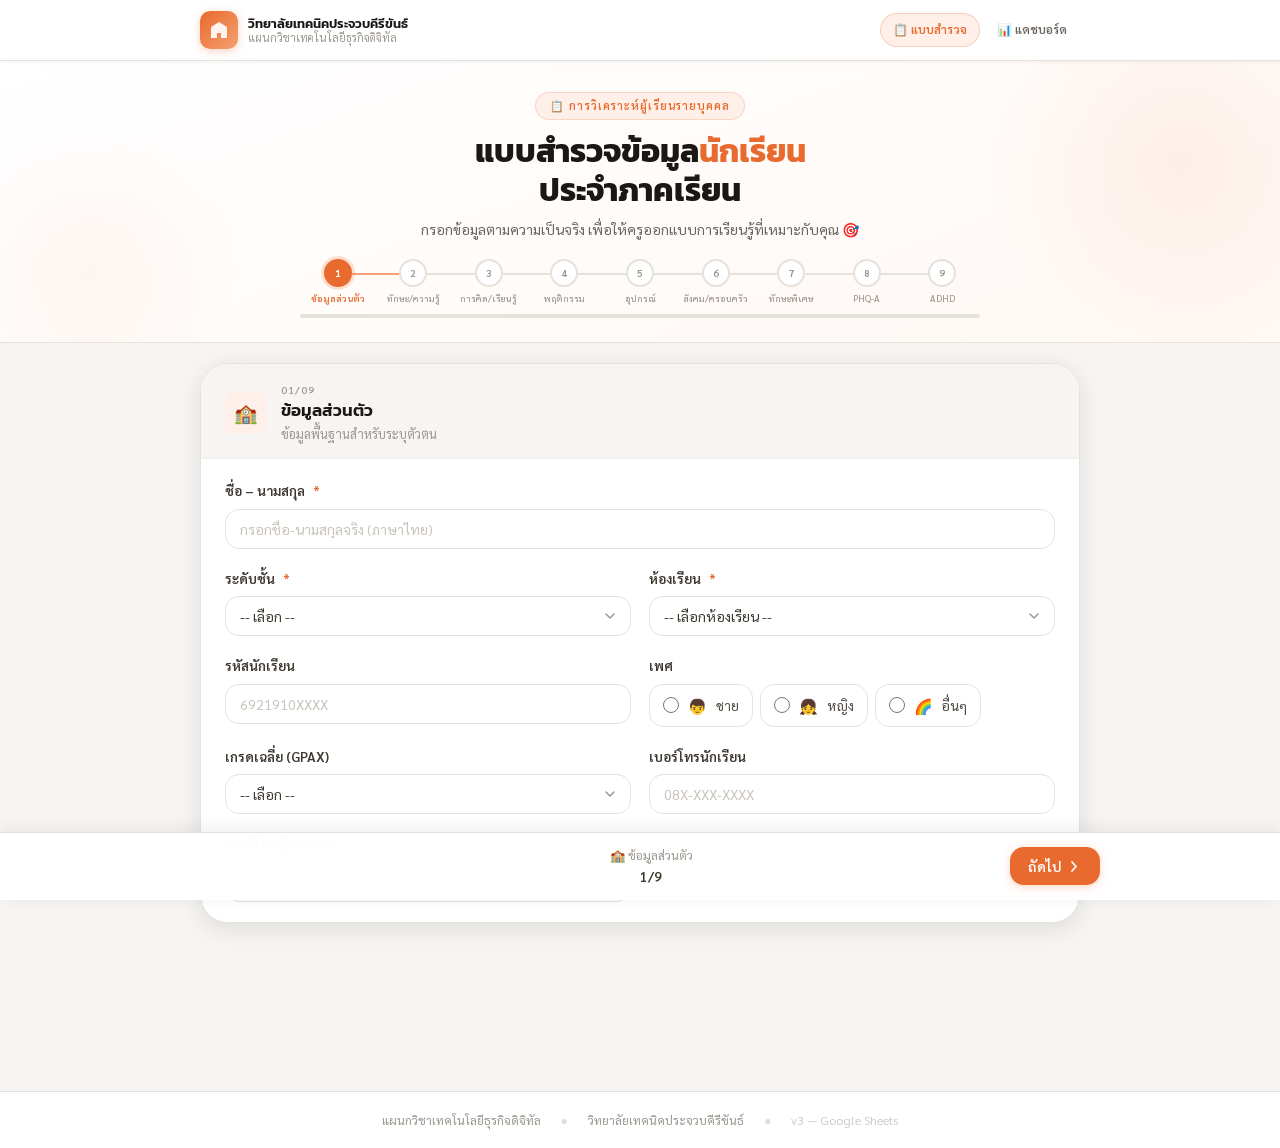
==== index.html @ de64f586 "Update print statement from 'Hello' to 'Goodbye'" ====
<!DOCTYPE html>
<html lang="th">
<head>
<meta charset="UTF-8">
<meta name="viewport" content="width=device-width,initial-scale=1.0,maximum-scale=1.0">
<title>แบบสำรวจผู้เรียน | แผนกวิชาเทคโนโลยีธุรกิจดิจิทัล วิทยาลัยเทคนิคประจวบคีรีขันธ์</title>
<link rel="preconnect" href="https://fonts.googleapis.com">
<link href="https://fonts.googleapis.com/css2?family=Sarabun:wght@300;400;500;600;700&family=Kanit:wght@500;600;700&display=swap" rel="stylesheet">
<style>
*,*::before,*::after{box-sizing:border-box;margin:0;padding:0}
html{font-size:16px;scroll-behavior:smooth;-webkit-text-size-adjust:100%}
body{font-family:'Sarabun',sans-serif;background:#F7F5F3;color:#2D2A27;line-height:1.65;min-height:100vh;overflow-x:hidden}
:root{
  --o:#E86A2E;--o2:#F07C42;--o3:#FEF0E8;--o4:#FFF8F4;
  --g9:#1A1714;--g7:#3D3830;--g6:#524D47;--g5:#6B6560;--g4:#9C978F;
  --g3:#C8C3BC;--g2:#E5E2DC;--g1:#F0EDE8;--g0:#F7F5F3;--w:#FFF;
  --red:#D93025;--rbg:#FEE9E7;--amb:#C8760A;--abg:#FEF5E4;
  --grn:#1E7E4E;--gbg:#E6F5EC;--pur:#6A0DAD;--pbg:#F3E8FF;
  --tel:#00796B;--tbg:#E0F2F1;
  --r:8px;--rm:14px;--rl:20px;--rxl:28px;
  --sh:0 2px 8px rgba(0,0,0,.07);--shm:0 6px 24px rgba(0,0,0,.1);
  --tr:.18s cubic-bezier(.4,0,.2,1);
}
/* HEADER */
.hd{position:sticky;top:0;z-index:200;background:rgba(255,255,255,.96);backdrop-filter:blur(20px);-webkit-backdrop-filter:blur(20px);border-bottom:1px solid var(--g2);box-shadow:0 1px 4px rgba(0,0,0,.06)}
.hd-i{max-width:920px;margin:0 auto;display:flex;align-items:center;justify-content:space-between;padding:0 1.25rem;height:60px;gap:12px}
.brand{display:flex;align-items:center;gap:10px;text-decoration:none;flex-shrink:0}
.b-logo{width:38px;height:38px;border-radius:10px;background:linear-gradient(135deg,var(--o),#F5A070);display:flex;align-items:center;justify-content:center;box-shadow:0 2px 8px rgba(232,106,46,.3);flex-shrink:0}
.b-tx{display:flex;flex-direction:column;line-height:1.2}
.b-school{font-family:'Kanit',sans-serif;font-size:13px;font-weight:600;color:var(--g9)}
.b-dept{font-size:11px;color:var(--g4)}
.hn{display:flex;gap:4px;overflow-x:auto;-webkit-overflow-scrolling:touch}
.np{padding:6px 12px;border-radius:20px;font-size:12px;font-weight:600;color:var(--g5);text-decoration:none;border:1.5px solid transparent;transition:var(--tr);white-space:nowrap}
.np:hover{color:var(--o);background:var(--o3)}
.np.act{color:var(--o);background:var(--o3);border-color:rgba(232,106,46,.25)}
@media(max-width:480px){.b-school{font-size:11px}.b-dept{display:none}.np{padding:5px 8px;font-size:11px}}
/* HERO */
.hero{background:linear-gradient(160deg,var(--w) 0%,var(--o4) 100%);border-bottom:1px solid var(--g2);padding:1.875rem 1.25rem 1.5rem;text-align:center;position:relative;overflow:hidden}
.hero::before{content:'';position:absolute;width:400px;height:400px;border-radius:50%;background:radial-gradient(circle,rgba(232,106,46,.08) 0%,transparent 70%);top:-100px;right:-100px;pointer-events:none}
.hero::after{content:'';position:absolute;width:300px;height:300px;border-radius:50%;background:radial-gradient(circle,rgba(232,106,46,.05) 0%,transparent 70%);bottom:-80px;left:-60px;pointer-events:none}
.hero-in{max-width:680px;margin:0 auto;position:relative;z-index:1}
.hero-badge{display:inline-flex;align-items:center;gap:6px;background:var(--o3);color:var(--o);font-size:11px;font-weight:600;letter-spacing:.08em;padding:4px 14px;border-radius:20px;margin-bottom:.75rem;border:1px solid rgba(232,106,46,.2);text-transform:uppercase}
.hero-title{font-family:'Kanit',sans-serif;font-size:clamp(1.35rem,5vw,2rem);font-weight:700;color:var(--g9);line-height:1.2;margin-bottom:.5rem}
.hero-title em{font-style:normal;color:var(--o)}
.hero-sub{font-size:.875rem;color:var(--g5);max-width:520px;margin:0 auto 1.125rem;line-height:1.75}
/* STEPS */
.sw{max-width:720px;margin:0 auto}
.st{display:flex;align-items:center;margin-bottom:.5rem}
.si{display:flex;flex-direction:column;align-items:center;flex:1;position:relative;cursor:pointer}
.si:not(:last-child)::after{content:'';position:absolute;top:14px;left:calc(50% + 14px);right:calc(-50% + 14px);height:2px;background:var(--g2);z-index:0;transition:background var(--tr)}
.si.done:not(:last-child)::after,.si.act:not(:last-child)::after{background:#F5A070}
.si.phq.act .sd{background:var(--pur);border-color:var(--pur);box-shadow:0 0 0 3px rgba(106,13,173,.2)}
.si.phq.done .sd{background:var(--pur);border-color:var(--pur);color:var(--w)}
.si.adhd.act .sd{background:var(--tel);border-color:var(--tel);box-shadow:0 0 0 3px rgba(0,121,107,.2)}
.si.adhd.done .sd{background:var(--tel);border-color:var(--tel);color:var(--w)}
.sd{width:28px;height:28px;border-radius:50%;display:flex;align-items:center;justify-content:center;font-size:10px;font-weight:700;z-index:1;transition:all var(--tr);background:var(--w);border:2px solid var(--g2);color:var(--g4)}
.si.done .sd{background:var(--o);border-color:var(--o);color:var(--w)}
.si.act .sd{background:var(--o);border-color:var(--o);color:var(--w);box-shadow:0 0 0 3px rgba(232,106,46,.2)}
.sl{font-size:9px;color:var(--g4);margin-top:4px;white-space:nowrap;font-weight:500}
.si.act .sl{color:var(--o);font-weight:600}
.si.phq.act .sl{color:var(--pur)}
.si.adhd.act .sl{color:var(--tel)}
.si.done .sl{color:var(--g5)}
.pb-o{height:4px;background:var(--g2);border-radius:2px;overflow:hidden;margin-top:.375rem}
.pb-f{height:100%;border-radius:2px;background:linear-gradient(90deg,var(--o),#F5A070);transition:width .4s cubic-bezier(.4,0,.2,1);width:0%}
@media(max-width:540px){.sl{display:none}.sd{width:22px;height:22px;font-size:9px}.si:not(:last-child)::after{top:11px}}
/* MAIN */
.main{max-width:920px;margin:0 auto;padding:1.25rem 1.25rem 5rem}
/* FORM CARD */
.fc{background:var(--w);border-radius:var(--rxl);border:1px solid var(--g2);box-shadow:var(--shm);overflow:hidden;margin-bottom:1.25rem}
.fc.phq-c{border-color:rgba(106,13,173,.2);box-shadow:0 6px 24px rgba(106,13,173,.07)}
.fc.adhd-c{border-color:rgba(0,121,107,.2);box-shadow:0 6px 24px rgba(0,121,107,.07)}
.fch{display:flex;align-items:center;gap:14px;padding:1.125rem 1.5rem .875rem;border-bottom:1px solid var(--g1);background:var(--g0)}
.phq-c .fch{background:linear-gradient(135deg,#FAF5FF,var(--pbg))}
.adhd-c .fch{background:linear-gradient(135deg,#E0F7FA,var(--tbg))}
.fci{width:42px;height:42px;border-radius:var(--r);display:flex;align-items:center;justify-content:center;font-size:19px;flex-shrink:0}
.fcn{font-size:10px;font-weight:600;color:var(--g4);letter-spacing:.1em;text-transform:uppercase;margin-bottom:2px}
.fct{font-family:'Kanit',sans-serif;font-size:1.05rem;font-weight:600;color:var(--g9);line-height:1.2}
.fcd{font-size:.8rem;color:var(--g4);margin-top:2px}
.fcb{padding:1.25rem 1.5rem}
/* SECTION ANIMATION */
.fss{display:none}
.fss.act{display:block;animation:sup .3s cubic-bezier(.4,0,.2,1)}
@keyframes sup{from{opacity:0;transform:translateY(10px)}to{opacity:1;transform:translateY(0)}}
/* GRID */
.fg{display:grid;grid-template-columns:1fr 1fr;gap:1.125rem}
.ff{grid-column:span 2}
@media(max-width:580px){.fg{grid-template-columns:1fr}.ff{grid-column:span 1}}
/* FIELD */
.fl{display:flex;flex-direction:column;gap:7px}
.flb{font-size:.855rem;font-weight:600;color:var(--g7);display:flex;align-items:center;gap:6px}
.qn{font-size:9.5px;font-weight:700;background:var(--o3);color:var(--o);padding:2px 7px;border-radius:10px}
.req{color:var(--o);margin-left:2px}
.fi,.fs,.ft{width:100%;padding:10px 14px;border:1.5px solid var(--g2);border-radius:var(--rm);font-family:'Sarabun',sans-serif;font-size:.875rem;color:var(--g7);background:var(--w);outline:none;transition:border-color var(--tr),box-shadow var(--tr);-webkit-appearance:none;appearance:none}
.fi:focus,.fs:focus,.ft:focus{border-color:var(--o);box-shadow:0 0 0 3px rgba(232,106,46,.12)}
.fi::placeholder,.ft::placeholder{color:var(--g3)}
.fs{background-image:url("data:image/svg+xml,%3Csvg xmlns='http://www.w3.org/2000/svg' width='16' height='16' viewBox='0 0 16 16'%3E%3Cpath d='M4 6l4 4 4-4' stroke='%239C978F' stroke-width='1.5' fill='none' stroke-linecap='round'/%3E%3C/svg%3E");background-repeat:no-repeat;background-position:right 12px center;padding-right:36px;cursor:pointer}
.ft{resize:vertical;min-height:100px;line-height:1.7}
/* RADIO / CHECKBOX */
.rs{display:flex;flex-direction:column;gap:7px}
.rr{display:flex;gap:7px;flex-wrap:wrap}
.cg{display:grid;grid-template-columns:repeat(auto-fill,minmax(148px,1fr));gap:7px}
@media(max-width:460px){.cg{grid-template-columns:1fr 1fr}}
.rc,.cc{display:flex;align-items:center;gap:9px;padding:10px 13px;border:1.5px solid var(--g2);border-radius:var(--rm);background:var(--w);cursor:pointer;font-size:.855rem;color:var(--g6);transition:all var(--tr);user-select:none;position:relative;overflow:hidden}
.rc::before,.cc::before{content:'';position:absolute;inset:0;background:var(--o3);opacity:0;transition:opacity var(--tr)}
.rc:hover,.cc:hover{border-color:var(--o2)}.rc:hover::before,.cc:hover::before{opacity:.5}
.rc input,.cc input{width:16px;height:16px;flex-shrink:0;accent-color:var(--o);cursor:pointer;position:relative;z-index:1}
.rc span,.cc span{position:relative;z-index:1;line-height:1.4}
.rc:has(input:checked),.cc:has(input:checked){border-color:var(--o);background:var(--o4)}
.rc:has(input:checked)::before,.cc:has(input:checked)::before{opacity:0}
.rc:has(input:checked) span,.cc:has(input:checked) span{color:var(--o);font-weight:600}
.em{font-size:15px;flex-shrink:0;position:relative;z-index:1}
/* SCALE */
.sc-lb{display:flex;justify-content:space-between;font-size:11px;color:var(--g4);margin-bottom:7px}
.sc-bt{display:flex;gap:5px}
.sb{flex:1;display:flex;justify-content:center;cursor:pointer}
.sb input{display:none}
.sb span{width:100%;text-align:center;padding:9px 4px;border:1.5px solid var(--g2);border-radius:var(--rm);font-size:.95rem;font-weight:700;color:var(--g4);background:var(--w);transition:all var(--tr);display:block}
.sb:hover span{border-color:var(--o2);color:var(--o2);background:var(--o4)}
.sb:has(input:checked) span{background:var(--o);border-color:var(--o);color:var(--w);box-shadow:0 2px 8px rgba(232,106,46,.3);transform:scale(1.04)}
@media(max-width:380px){.sc-bt{gap:3px}.sb span{padding:8px 2px;font-size:.85rem}}
/* NOTICE */
.nt{display:flex;align-items:flex-start;gap:9px;padding:11px 13px;border-radius:var(--rm);background:var(--abg);border:1px solid rgba(200,118,10,.2);font-size:.8rem;color:var(--amb);line-height:1.5;margin-bottom:1rem}
.nt.info{background:var(--o4);border-color:rgba(232,106,46,.2);color:var(--o)}
.nt.phq-i{background:var(--pbg);border-color:rgba(106,13,173,.2);color:var(--pur)}
.nt.adhd-i{background:var(--tbg);border-color:rgba(0,121,107,.2);color:var(--tel)}
/* PHQ / ADHD */
.phq-q,.adhd-q{margin-bottom:1.375rem;padding-bottom:1.375rem;border-bottom:1px solid var(--g1)}
.phq-q:last-child,.adhd-q:last-child{margin-bottom:0;padding-bottom:0;border-bottom:none}
.phq-qn{font-size:10px;font-weight:700;color:var(--pur);letter-spacing:.07em;text-transform:uppercase;margin-bottom:.3rem}
.adhd-qn{font-size:10px;font-weight:700;color:var(--tel);letter-spacing:.07em;text-transform:uppercase;margin-bottom:.3rem}
.phq-qt,.adhd-qt{font-size:.95rem;font-weight:600;color:var(--g9);margin-bottom:.75rem;line-height:1.5}
.phq-op,.adhd-op{display:grid;grid-template-columns:repeat(4,1fr);gap:7px}
@media(max-width:520px){.phq-op,.adhd-op{grid-template-columns:repeat(2,1fr)}}
.po,.ao{position:relative}
.po input,.ao input{position:absolute;opacity:0;width:0;height:0}
.po label,.ao label{display:flex;flex-direction:column;align-items:center;gap:3px;padding:.5rem .375rem;border-radius:var(--rm);border:1.5px solid var(--g2);cursor:pointer;font-size:.775rem;text-align:center;color:var(--g5);transition:all var(--tr);background:var(--w);user-select:none}
.po label:hover{border-color:var(--pur);color:var(--pur)}
.po input:checked+label{background:var(--pbg);border-color:var(--pur);color:var(--pur);font-weight:600}
.ao label:hover{border-color:var(--tel);color:var(--tel)}
.ao input:checked+label{background:var(--tbg);border-color:var(--tel);color:var(--tel);font-weight:600}
.pos,.aos{font-size:1.1rem;font-weight:700}
/* SENDING OVERLAY */
.so{position:fixed;inset:0;z-index:9999;background:rgba(26,23,20,.75);display:none;flex-direction:column;align-items:center;justify-content:center;gap:1rem;backdrop-filter:blur(8px);-webkit-backdrop-filter:blur(8px)}
.so.vis{display:flex}
.sp{width:52px;height:52px;border:4px solid rgba(255,255,255,.2);border-top-color:var(--o);border-radius:50%;animation:spin .8s linear infinite}
@keyframes spin{to{transform:rotate(360deg)}}
.sm{font-family:'Kanit',sans-serif;font-size:1rem;font-weight:600;color:#fff;text-align:center}
.sm2{font-size:.8rem;color:rgba(255,255,255,.6);text-align:center}
/* NAV BAR */
.nb{position:sticky;bottom:0;z-index:150;background:rgba(255,255,255,.96);backdrop-filter:blur(16px);-webkit-backdrop-filter:blur(16px);border-top:1px solid var(--g2);box-shadow:0 -3px 16px rgba(0,0,0,.07);padding:.75rem 1.25rem}
.nbi{max-width:920px;margin:0 auto;display:flex;align-items:center;justify-content:space-between;gap:10px}
.nn{font-size:.775rem;color:var(--g4);text-align:center;flex:1;white-space:nowrap;overflow:hidden;text-overflow:ellipsis}
.nn strong{display:block;font-size:.85rem;color:var(--g7);font-weight:600}
.btn{display:inline-flex;align-items:center;gap:5px;padding:10px 18px;border-radius:var(--rm);font-family:'Sarabun',sans-serif;font-size:.875rem;font-weight:600;border:none;cursor:pointer;transition:all var(--tr);white-space:nowrap;min-width:88px;justify-content:center}
.bp{background:var(--o);color:var(--w);box-shadow:0 2px 8px rgba(232,106,46,.28)}
.bp:hover{background:#C05520;transform:translateY(-1px)}
.bp:disabled{opacity:.55;cursor:not-allowed;transform:none}
.bg{background:var(--w);color:var(--g5);border:1.5px solid var(--g2)}
.bg:hover{border-color:var(--g4);color:var(--g7)}
/* SUCCESS */
.sp-pg{display:none;text-align:center;padding:2.5rem 1.5rem;animation:sup .4s ease}
.sr{width:80px;height:80px;border-radius:50%;background:linear-gradient(135deg,var(--o3),var(--o4));display:flex;align-items:center;justify-content:center;margin:0 auto 1.375rem;box-shadow:0 0 0 10px rgba(232,106,46,.08),0 0 0 20px rgba(232,106,46,.04)}
.stt{font-family:'Kanit',sans-serif;font-size:1.625rem;font-weight:700;color:var(--g9);margin-bottom:.375rem}
.ssd{font-size:.9rem;color:var(--g5);max-width:400px;margin:0 auto 1.375rem;line-height:1.75}
.sm-mt{display:inline-flex;gap:.625rem;flex-wrap:wrap;justify-content:center;margin-bottom:1.25rem}
.mc{background:var(--g1);border:1px solid var(--g2);border-radius:var(--r);padding:5px 13px;font-size:.82rem;color:var(--g6)}
.mc strong{color:var(--o)}
/* FOOTER */
.footer{text-align:center;padding:1.125rem;font-size:.775rem;color:var(--g4);border-top:1px solid var(--g2);background:var(--w);display:flex;justify-content:center;gap:1.25rem;flex-wrap:wrap}
</style>
</head>
<body>

<!-- Sending Overlay -->
<div class="so" id="so">
  <div class="sp"></div>
  <div>
    <div class="sm" id="sm">กำลังบันทึกข้อมูล...</div>
    <div class="sm2" id="sm2">กรุณารอสักครู่</div>
  </div>
</div>

<!-- Header -->
<header class="hd">
  <div class="hd-i">
    <a class="brand" href="index.html">
      <div class="b-logo"><svg width="22" height="22" viewBox="0 0 22 22" fill="none"><path d="M11 3L3 8v11h6v-5h4v5h6V8L11 3z" fill="white" opacity=".9"/></svg></div>
      <div class="b-tx"><span class="b-school">วิทยาลัยเทคนิคประจวบคีรีขันธ์</span><span class="b-dept">แผนกวิชาเทคโนโลยีธุรกิจดิจิทัล</span></div>
    </a>
    <nav class="hn">
      <a href="index.html" class="np act">📋 แบบสำรวจ</a>
      <a href="dashboard.html" class="np">📊 แดชบอร์ด</a>
    </nav>
  </div>
</header>

<!-- Hero -->
<section class="hero" id="heroSection">
  <div class="hero-in">
    <div class="hero-badge">📋 การวิเคราะห์ผู้เรียนรายบุคคล</div>
    <h1 class="hero-title">แบบสำรวจข้อมูล<em>นักเรียน</em><br>ประจำภาคเรียน</h1>
    <p class="hero-sub">กรอกข้อมูลตามความเป็นจริง เพื่อให้ครูออกแบบการเรียนรู้ที่เหมาะกับคุณ 🎯</p>
    <div class="sw">
      <div class="st" id="stepsTrack"></div>
      <div class="pb-o"><div class="pb-f" id="pbFill"></div></div>
    </div>
  </div>
</section>

<main class="main">
<form id="surveyForm">

<!-- S0: ข้อมูลส่วนตัว -->
<div class="fss act" data-s="0">
<div class="fc"><div class="fch"><div class="fci" style="background:#FEF0E8">🏫</div><div><div class="fcn">01/09</div><div class="fct">ข้อมูลส่วนตัว</div><div class="fcd">ข้อมูลพื้นฐานสำหรับระบุตัวตน</div></div></div>
<div class="fcb"><div class="fg">
  <div class="fl ff"><label class="flb">ชื่อ – นามสกุล <span class="req">*</span></label><input class="fi" type="text" name="fullname" placeholder="กรอกชื่อ-นามสกุลจริง (ภาษาไทย)" required></div>
  <div class="fl"><label class="flb">ระดับชั้น <span class="req">*</span></label><select class="fs" name="level" required><option value="">-- เลือก --</option><optgroup label="ปวช."><option value="ปวช.1">ปวช.1</option><option value="ปวช.2">ปวช.2</option><option value="ปวช.3">ปวช.3</option></optgroup><optgroup label="ปวส."><option value="ปวส.1">ปวส.1</option><option value="ปวส.2">ปวส.2</option></optgroup></select></div>
  <div class="fl"><label class="flb">ห้องเรียน <span class="req">*</span></label><select class="fs" name="classroom" required><option value="">-- เลือกห้องเรียน --</option><optgroup label="พท."><option value="พท.1/1">พท.1/1</option><option value="พท.1/2">พท.1/2</option><option value="พท.2/1">พท.2/1</option><option value="พท.2/2">พท.2/2</option><option value="พท.3/1">พท.3/1</option><option value="พท.3/2">พท.3/2</option></optgroup><optgroup label="สทด."><option value="สทด.1/1">สทด.1/1</option><option value="สทด.1/2">สทด.1/2</option><option value="สทด.2/1">สทด.2/1</option><option value="สทด.2/2">สทด.2/2</option></optgroup></select></div>
  <div class="fl"><label class="flb">รหัสนักเรียน</label><input class="fi" type="number" name="student_no" placeholder="6921910XXXX"></div>
  <div class="fl"><label class="flb">เพศ</label><div class="rr"><label class="rc"><input type="radio" name="gender" value="ชาย"><span class="em">👦</span><span>ชาย</span></label><label class="rc"><input type="radio" name="gender" value="หญิง"><span class="em">👧</span><span>หญิง</span></label><label class="rc"><input type="radio" name="gender" value="อื่นๆ"><span class="em">🌈</span><span>อื่นๆ</span></label></div></div>
  <div class="fl"><label class="flb">เกรดเฉลี่ย (GPAX)</label><select class="fs" name="gpax"><option value="">-- เลือก --</option><option value="3.5-4.0">🌟 3.50-4.00</option><option value="3.0-3.49">⭐ 3.00-3.49</option><option value="2.5-2.99">👍 2.50-2.99</option><option value="2.0-2.49">📚 2.00-2.49</option><option value="below2">💪 ต่ำกว่า 2.00</option><option value="new">🆕 นักเรียนใหม่</option></select></div>
  <div class="fl"><label class="flb">เบอร์โทรนักเรียน</label><input class="fi" type="tel" name="phone" placeholder="08X-XXX-XXXX"></div>
  <div class="fl"><label class="flb">เบอร์โทรผู้ปกครอง</label><input class="fi" type="tel" name="parent_phone" placeholder="08X-XXX-XXXX"></div>
</div></div></div>
</div>

<!-- S1: ทักษะ/ความรู้ -->
<div class="fss" data-s="1">
<div class="fc"><div class="fch"><div class="fci" style="background:#E8F0FE">💻</div><div><div class="fcn">02/09</div><div class="fct">ความรู้และทักษะพื้นฐาน</div><div class="fcd">ประเมินความพร้อมด้านดิจิทัล</div></div></div>
<div class="fcb"><div class="fg">
  <div class="fl ff"><label class="flb"><span class="qn">Q1.1</span> ระดับทักษะคอมพิวเตอร์</label><div class="sc-lb"><span>😟 ไม่มีพื้นฐาน</span><span>😎 ชำนาญมาก</span></div><div class="sc-bt"><label class="sb"><input type="radio" name="computer_skill_level" value="1"><span>1</span></label><label class="sb"><input type="radio" name="computer_skill_level" value="2"><span>2</span></label><label class="sb"><input type="radio" name="computer_skill_level" value="3"><span>3</span></label><label class="sb"><input type="radio" name="computer_skill_level" value="4"><span>4</span></label><label class="sb"><input type="radio" name="computer_skill_level" value="5"><span>5</span></label></div></div>
  <div class="fl ff"><label class="flb"><span class="qn">Q1.2</span> โปรแกรมที่เคยใช้</label><div class="cg"><label class="cc"><input type="checkbox" name="programs_used" value="word"><span class="em">📝</span><span>MS Word</span></label><label class="cc"><input type="checkbox" name="programs_used" value="excel"><span class="em">📊</span><span>MS Excel</span></label><label class="cc"><input type="checkbox" name="programs_used" value="powerpoint"><span class="em">📑</span><span>PowerPoint</span></label><label class="cc"><input type="checkbox" name="programs_used" value="gdocs"><span class="em">🔵</span><span>Google Docs</span></label><label class="cc"><input type="checkbox" name="programs_used" value="canva"><span class="em">🎨</span><span>Canva</span></label><label class="cc"><input type="checkbox" name="programs_used" value="photoshop"><span class="em">🖼️</span><span>Photoshop/AI</span></label><label class="cc"><input type="checkbox" name="programs_used" value="video"><span class="em">🎬</span><span>ตัดต่อวิดีโอ</span></label><label class="cc"><input type="checkbox" name="programs_used" value="code"><span class="em">👨‍💻</span><span>เขียนโค้ด</span></label><label class="cc"><input type="checkbox" name="programs_used" value="none"><span class="em">🆕</span><span>ยังไม่เคย</span></label></div></div>
  <div class="fl"><label class="flb"><span class="qn">Q1.3</span> ความเร็วพิมพ์ดีด</label><div class="rs"><label class="rc"><input type="radio" name="typing_speed" value="under20"><span class="em">🐢</span><span>น้อยกว่า 20 คำ/นาที</span></label><label class="rc"><input type="radio" name="typing_speed" value="20-40"><span class="em">🚶</span><span>20-40 คำ/นาที</span></label><label class="rc"><input type="radio" name="typing_speed" value="40-60"><span class="em">🏃</span><span>40-60 คำ/นาที</span></label><label class="rc"><input type="radio" name="typing_speed" value="over60"><span class="em">🚀</span><span>มากกว่า 60 คำ/นาที</span></label></div></div>
  <div class="fl"><label class="flb"><span class="qn">Q1.4</span> ภาษาอังกฤษเทคโนโลยี</label><div class="rs"><label class="rc"><input type="radio" name="english_tech" value="1"><span class="em">😓</span><span>ไม่เข้าใจเลย</span></label><label class="rc"><input type="radio" name="english_tech" value="2"><span class="em">🤔</span><span>เดาได้บ้าง</span></label><label class="rc"><input type="radio" name="english_tech" value="3"><span class="em">🙂</span><span>อ่านเข้าใจได้</span></label><label class="rc"><input type="radio" name="english_tech" value="4"><span class="em">😎</span><span>คล่องมาก</span></label></div></div>
  <div class="fl ff"><label class="flb"><span class="qn">Q1.5</span> ประสบการณ์ธุรกิจดิจิทัล</label><div class="cg"><label class="cc"><input type="checkbox" name="digital_biz_exp" value="sell_online"><span class="em">🛒</span><span>ขายออนไลน์</span></label><label class="cc"><input type="checkbox" name="digital_biz_exp" value="content"><span class="em">🎥</span><span>ทำคอนเทนต์</span></label><label class="cc"><input type="checkbox" name="digital_biz_exp" value="design"><span class="em">✏️</span><span>ออกแบบสื่อ</span></label><label class="cc"><input type="checkbox" name="digital_biz_exp" value="social"><span class="em">📱</span><span>ดูแลเพจ</span></label><label class="cc"><input type="checkbox" name="digital_biz_exp" value="web"><span class="em">🌐</span><span>เขียนเว็บ</span></label><label class="cc"><input type="checkbox" name="digital_biz_exp" value="none"><span class="em">🆕</span><span>ยังไม่เคย</span></label></div></div>
</div></div></div>
</div>

<!-- S2: การคิด/เรียนรู้ -->
<div class="fss" data-s="2">
<div class="fc"><div class="fch"><div class="fci" style="background:#EDE7F6">🧠</div><div><div class="fcn">03/09</div><div class="fct">รูปแบบการคิดและการเรียนรู้</div><div class="fcd">ไม่มีคำตอบถูกหรือผิด</div></div></div>
<div class="fcb"><div class="fg">
  <div class="fl ff"><label class="flb"><span class="qn">Q2.1</span> เมื่อพบปัญหาที่ไม่รู้แก้ ทำอะไรก่อน?</label><div class="rs"><label class="rc"><input type="radio" name="problem_solving" value="try"><span class="em">🔧</span><span>ลองผิดลองถูกเอง</span></label><label class="rc"><input type="radio" name="problem_solving" value="search"><span class="em">🔍</span><span>ค้น Google/YouTube</span></label><label class="rc"><input type="radio" name="problem_solving" value="ask"><span class="em">🙋</span><span>ถามเพื่อน/ครูทันที</span></label><label class="rc"><input type="radio" name="problem_solving" value="wait"><span class="em">⏳</span><span>หยุดรอจนมีคนช่วย</span></label></div></div>
  <div class="fl ff"><label class="flb"><span class="qn">Q2.2</span> รูปแบบการเรียนที่ชอบ</label><div class="cg"><label class="cc"><input type="checkbox" name="learning_style" value="video"><span class="em">📺</span><span>ดูวิดีโอ</span></label><label class="cc"><input type="checkbox" name="learning_style" value="practice"><span class="em">💪</span><span>ลงมือปฏิบัติ</span></label><label class="cc"><input type="checkbox" name="learning_style" value="read"><span class="em">📖</span><span>อ่านเอกสาร</span></label><label class="cc"><input type="checkbox" name="learning_style" value="listen"><span class="em">👂</span><span>ฟังครูบรรยาย</span></label><label class="cc"><input type="checkbox" name="learning_style" value="group"><span class="em">👥</span><span>เรียนกลุ่ม</span></label></div></div>
  <div class="fl ff"><label class="flb"><span class="qn">Q2.3</span> งานยากมาก รู้สึกอย่างไร?</label><div class="rs"><label class="rc"><input type="radio" name="challenge_attitude" value="excited"><span class="em">🔥</span><span>ตื่นเต้น อยากลอง</span></label><label class="rc"><input type="radio" name="challenge_attitude" value="try_first"><span class="em">💡</span><span>พยายามก่อน ค่อยขอช่วย</span></label><label class="rc"><input type="radio" name="challenge_attitude" value="worry"><span class="em">😰</span><span>กังวล แต่ยังทำ</span></label><label class="rc"><input type="radio" name="challenge_attitude" value="avoid"><span class="em">😞</span><span>ไม่อยากทำเลย</span></label></div></div>
  <div class="fl"><label class="flb"><span class="qn">Q2.4</span> นิสัยการวางแผน</label><div class="rs"><label class="rc"><input type="radio" name="planning_habit" value="always"><span class="em">📋</span><span>วางแผนทุกครั้ง</span></label><label class="rc"><input type="radio" name="planning_habit" value="sometimes"><span class="em">📝</span><span>บางครั้ง</span></label><label class="rc"><input type="radio" name="planning_habit" value="rarely"><span class="em">😅</span><span>ไม่ค่อยวางแผน</span></label><label class="rc"><input type="radio" name="planning_habit" value="never"><span class="em">⚡</span><span>ลงมือทันที</span></label></div></div>
  <div class="fl"><label class="flb"><span class="qn">Q2.5</span> Multitasking(สามารถทำงานได้มากกว่าหนึ่งอย่างพร้อมกัน)</label><div class="sc-lb"><span>ทำทีละอย่าง</span><span>เก่งมาก</span></div><div class="sc-bt"><label class="sb"><input type="radio" name="multitasking" value="1"><span>1</span></label><label class="sb"><input type="radio" name="multitasking" value="2"><span>2</span></label><label class="sb"><input type="radio" name="multitasking" value="3"><span>3</span></label><label class="sb"><input type="radio" name="multitasking" value="4"><span>4</span></label><label class="sb"><input type="radio" name="multitasking" value="5"><span>5</span></label></div></div>
</div></div></div>
</div>

<!-- S3: พฤติกรรม -->
<div class="fss" data-s="3">
<div class="fc"><div class="fch"><div class="fci" style="background:#E8F5E9">✅</div><div><div class="fcn">04/09</div><div class="fct">พฤติกรรมและความรับผิดชอบ</div></div></div>
<div class="fcb"><div class="fg">
  <div class="fl"><label class="flb"><span class="qn">Q3.1</span> การส่งงาน</label><div class="rs"><label class="rc"><input type="radio" name="submission_habit" value="5"><span class="em">⭐</span><span>ส่งตรงเวลาเสมอ</span></label><label class="rc"><input type="radio" name="submission_habit" value="4"><span class="em">👍</span><span>ส่วนใหญ่ตรงเวลา</span></label><label class="rc"><input type="radio" name="submission_habit" value="3"><span class="em">🙂</span><span>บางครั้งส่งช้า</span></label><label class="rc"><input type="radio" name="submission_habit" value="2"><span class="em">😅</span><span>ส่งช้าบ่อยๆ</span></label><label class="rc"><input type="radio" name="submission_habit" value="1"><span class="em">😓</span><span>มักไม่ส่ง</span></label></div></div>
  <div class="fl"><label class="flb"><span class="qn">Q3.2</span> ขาดเรียน/ภาคเรียน</label><div class="rs"><label class="rc"><input type="radio" name="absence" value="0"><span class="em">🏆</span><span>ไม่เคยขาด</span></label><label class="rc"><input type="radio" name="absence" value="1-3"><span class="em">✅</span><span>1-3 ครั้ง</span></label><label class="rc"><input type="radio" name="absence" value="4-6"><span class="em">⚠️</span><span>4-6 ครั้ง</span></label><label class="rc"><input type="radio" name="absence" value="7+"><span class="em">🚨</span><span>7+ ครั้ง</span></label></div></div>
  <div class="fl ff"><label class="flb"><span class="qn">Q3.3</span> เมื่อไม่เข้าใจเนื้อหา ทำอะไร?</label><div class="rs"><label class="rc"><input type="radio" name="help_seeking" value="ask_teacher"><span class="em">🙋</span><span>ถามครู</span></label><label class="rc"><input type="radio" name="help_seeking" value="ask_friend"><span class="em">👫</span><span>ถามเพื่อน</span></label><label class="rc"><input type="radio" name="help_seeking" value="self_study"><span class="em">📚</span><span>หาข้อมูลเอง</span></label><label class="rc"><input type="radio" name="help_seeking" value="skip"><span class="em">😶</span><span>ข้ามไปก่อน</span></label></div></div>
  <div class="fl"><label class="flb"><span class="qn">Q3.4</span> งานพิเศษ/Part-time</label><div class="rs"><label class="rc"><input type="radio" name="part_time" value="none"><span class="em">📚</span><span>ไม่ทำงานพิเศษ</span></label><label class="rc"><input type="radio" name="part_time" value="weekend"><span class="em">📅</span><span>เฉพาะวันหยุด</span></label><label class="rc"><input type="radio" name="part_time" value="weekly"><span class="em">⏰</span><span>ทุกสัปดาห์</span></label></div></div>
  <div class="fl"><label class="flb"><span class="qn">Q3.5</span> ชั่วโมงนอน/วัน</label><div class="rs"><label class="rc"><input type="radio" name="sleep_hours" value="under5"><span class="em">😵</span><span>น้อยกว่า 5 ชม.</span></label><label class="rc"><input type="radio" name="sleep_hours" value="5-6"><span class="em">😴</span><span>5-6 ชม.</span></label><label class="rc"><input type="radio" name="sleep_hours" value="7-8"><span class="em">😊</span><span>7-8 ชม.</span></label><label class="rc"><input type="radio" name="sleep_hours" value="over8"><span class="em">😪</span><span>มากกว่า 8 ชม.</span></label></div></div>
</div></div></div>
</div>

<!-- S4: อุปกรณ์ -->
<div class="fss" data-s="4">
<div class="fc"><div class="fch"><div class="fci" style="background:#E3F2FD">📱</div><div><div class="fcn">05/09</div><div class="fct">ความพร้อมด้านอุปกรณ์</div></div></div>
<div class="fcb"><div class="fg">
  <div class="fl"><label class="flb"><span class="qn">Q4.1</span> คอมพิวเตอร์/แล็ปท็อป</label><div class="rs"><label class="rc"><input type="radio" name="has_computer" value="own"><span class="em">💻</span><span>มีส่วนตัว</span></label><label class="rc"><input type="radio" name="has_computer" value="shared"><span class="em">🤝</span><span>ใช้ร่วมกับคนในบ้าน</span></label><label class="rc"><input type="radio" name="has_computer" value="school_only"><span class="em">🏫</span><span>ใช้ที่โรงเรียนเท่านั้น</span></label><label class="rc"><input type="radio" name="has_computer" value="none"><span class="em">❌</span><span>ไม่มีเลย</span></label></div></div>
  <div class="fl"><label class="flb"><span class="qn">Q4.2</span> อินเทอร์เน็ตที่บ้าน</label><div class="rs"><label class="rc"><input type="radio" name="home_internet" value="fast_wifi"><span class="em">⚡</span><span>WiFi ความเร็วสูง</span></label><label class="rc"><input type="radio" name="home_internet" value="slow_wifi"><span class="em">📶</span><span>WiFi ช้า/ไม่เสถียร</span></label><label class="rc"><input type="radio" name="home_internet" value="mobile_data"><span class="em">📱</span><span>Data มือถือ</span></label><label class="rc"><input type="radio" name="home_internet" value="none"><span class="em">❌</span><span>ไม่มีอินเทอร์เน็ต</span></label></div></div>
  <div class="fl"><label class="flb"><span class="qn">Q4.3</span> สมาร์ทโฟน</label><div class="rs"><label class="rc"><input type="radio" name="smartphone_os" value="android"><span class="em">🤖</span><span>Android</span></label><label class="rc"><input type="radio" name="smartphone_os" value="ios"><span class="em">🍎</span><span>iOS (iPhone)</span></label><label class="rc"><input type="radio" name="smartphone_os" value="none"><span class="em">❌</span><span>ไม่มีสมาร์ทโฟน</span></label></div></div>
  <div class="fl"><label class="flb"><span class="qn">Q4.4</span> ใช้ AI ช่วยเรียน?</label><div class="rs"><label class="rc"><input type="radio" name="uses_ai" value="often"><span class="em">🤖</span><span>ใช้บ่อย (ChatGPT ฯลฯ)</span></label><label class="rc"><input type="radio" name="uses_ai" value="sometimes"><span class="em">💡</span><span>ใช้บ้าง</span></label><label class="rc"><input type="radio" name="uses_ai" value="never"><span class="em">🤷</span><span>ยังไม่เคยใช้</span></label></div></div>
</div></div></div>
</div>

<!-- S5: สังคม/ครอบครัว -->
<div class="fss" data-s="5">
<div class="fc"><div class="fch"><div class="fci" style="background:#FFF3E0">🏠</div><div><div class="fcn">06/09</div><div class="fct">สังคมและครอบครัว 🔒</div><div class="fcd">ข้อมูลลับ เฉพาะครูเท่านั้น</div></div></div>
<div class="fcb"><div class="fg">
  <div class="fl"><label class="flb"><span class="qn">Q5.1</span> การสนับสนุนจากครอบครัว</label><div class="sc-lb"><span>ไม่สนับสนุน</span><span>สนับสนุนเต็มที่</span></div><div class="sc-bt"><label class="sb"><input type="radio" name="family_support" value="1"><span>1</span></label><label class="sb"><input type="radio" name="family_support" value="2"><span>2</span></label><label class="sb"><input type="radio" name="family_support" value="3"><span>3</span></label><label class="sb"><input type="radio" name="family_support" value="4"><span>4</span></label><label class="sb"><input type="radio" name="family_support" value="5"><span>5</span></label></div></div>
  <div class="fl"><label class="flb"><span class="qn">Q5.2</span> อาศัยอยู่กับ</label><div class="rs"><label class="rc"><input type="radio" name="living_status" value="parents"><span class="em">🏠</span><span>พ่อแม่/ผู้ปกครอง</span></label><label class="rc"><input type="radio" name="living_status" value="relative"><span class="em">👨‍👩‍👦</span><span>ญาติ</span></label><label class="rc"><input type="radio" name="living_status" value="dorm"><span class="em">🏢</span><span>หอพัก</span></label><label class="rc"><input type="radio" name="living_status" value="alone"><span class="em">🧍</span><span>อยู่คนเดียว</span></label></div></div>
  <div class="fl"><label class="flb"><span class="qn">Q5.3</span> เป้าหมายหลังเรียนจบ</label><div class="rs"><label class="rc"><input type="radio" name="career_goal" value="study_more"><span class="em">🎓</span><span>เรียนต่อ</span></label><label class="rc"><input type="radio" name="career_goal" value="company"><span class="em">🏢</span><span>สมัครงานบริษัท</span></label><label class="rc"><input type="radio" name="career_goal" value="own_biz"><span class="em">🚀</span><span>เปิดธุรกิจเอง</span></label><label class="rc"><input type="radio" name="career_goal" value="freelance"><span class="em">💻</span><span>Freelance</span></label><label class="rc"><input type="radio" name="career_goal" value="unsure"><span class="em">🤷</span><span>ยังไม่แน่ใจ</span></label></div></div>
  <div class="fl"><label class="flb"><span class="qn">Q5.4</span> ความเครียดโดยรวม</label><div class="sc-lb"><span>แทบไม่เครียด</span><span>เครียดมาก</span></div><div class="sc-bt"><label class="sb"><input type="radio" name="stress_level" value="1"><span>1</span></label><label class="sb"><input type="radio" name="stress_level" value="2"><span>2</span></label><label class="sb"><input type="radio" name="stress_level" value="3"><span>3</span></label><label class="sb"><input type="radio" name="stress_level" value="4"><span>4</span></label><label class="sb"><input type="radio" name="stress_level" value="5"><span>5</span></label></div></div>
</div></div></div>
</div>

<!-- S6: ทักษะพิเศษ -->
<div class="fss" data-s="6">
<div class="fc"><div class="fch"><div class="fci" style="background:#FCE4EC">⭐</div><div><div class="fcn">07/09</div><div class="fct">ทักษะพิเศษและสิ่งที่ชอบ</div></div></div>
<div class="fcb">
  <div class="nt info">💡 ครูจะออกแบบกิจกรรมให้เหมาะกับความสามารถของคุณ</div>
  <div class="fg">
    <div class="fl ff"><label class="flb"><span class="qn">Q6.1</span> ทักษะพิเศษด้านดิจิทัล</label><div class="cg"><label class="cc"><input type="checkbox" name="special_skills" value="video_edit"><span class="em">🎬</span><span>ตัดต่อวิดีโอ</span></label><label class="cc"><input type="checkbox" name="special_skills" value="graphic"><span class="em">🎨</span><span>ออกแบบกราฟิก</span></label><label class="cc"><input type="checkbox" name="special_skills" value="photo"><span class="em">📷</span><span>ถ่ายภาพ/วิดีโอ</span></label><label class="cc"><input type="checkbox" name="special_skills" value="code"><span class="em">👨‍💻</span><span>เขียนโค้ด/เว็บ</span></label><label class="cc"><input type="checkbox" name="special_skills" value="ads"><span class="em">📢</span><span>ยิงโฆษณา Ads</span></label><label class="cc"><input type="checkbox" name="special_skills" value="seo"><span class="em">🔍</span><span>SEO/คอนเทนต์</span></label><label class="cc"><input type="checkbox" name="special_skills" value="accounting"><span class="em">📊</span><span>บัญชีดิจิทัล</span></label><label class="cc"><input type="checkbox" name="special_skills" value="none"><span class="em">🌱</span><span>ยังไม่มีทักษะ</span></label></div></div>
    <div class="fl ff"><label class="flb"><span class="qn">Q6.2</span> Social Media ที่ใช้งานจริง</label><div class="cg"><label class="cc"><input type="checkbox" name="social_platforms" value="tiktok"><span class="em">🎵</span><span>TikTok</span></label><label class="cc"><input type="checkbox" name="social_platforms" value="facebook"><span class="em">📘</span><span>Facebook</span></label><label class="cc"><input type="checkbox" name="social_platforms" value="instagram"><span class="em">📸</span><span>Instagram</span></label><label class="cc"><input type="checkbox" name="social_platforms" value="youtube"><span class="em">▶️</span><span>YouTube</span></label><label class="cc"><input type="checkbox" name="social_platforms" value="x"><span class="em">🐦</span><span>X (Twitter)</span></label><label class="cc"><input type="checkbox" name="social_platforms" value="lineoa"><span class="em">💚</span><span>Line OA</span></label><label class="cc"><input type="checkbox" name="social_platforms" value="shopee"><span class="em">🛒</span><span>Shopee/Lazada</span></label></div></div>
    <div class="fl ff"><label class="flb"><span class="qn">Q6.3</span> อยากให้ครูรู้อะไรเกี่ยวกับตัวคุณ?</label><textarea class="ft" name="student_note" placeholder="เช่น ความฝัน สิ่งที่กังวล หรือสิ่งที่ต้องการความช่วยเหลือ..."></textarea></div>
  </div>
</div></div>
</div>

<!-- S7: PHQ-A -->
<div class="fss" data-s="7">
<div class="fc phq-c"><div class="fch"><div class="fci" style="background:var(--pbg)">🧠</div><div><div class="fcn" style="color:var(--pur)">08/09 — PHQ-A</div><div class="fct">ใน 2 สัปดาห์ที่ผ่านมา รู้สึกแบบนี้บ่อยแค่ไหน?</div><div class="fcd">9 ข้อ · วิเคราะห์โดย AI</div></div></div>
<div class="fcb"><div class="nt phq-i">💜 คำตอบเป็นความลับ ครูจะใช้เพื่อดูแลคุณเท่านั้น</div><div id="phqBody"></div></div></div>
</div>

<!-- S8: ADHD -->
<div class="fss" data-s="8">
<div class="fc adhd-c"><div class="fch"><div class="fci" style="background:var(--tbg)">🧩</div><div><div class="fcn" style="color:var(--tel)">09/09 — ADHD</div><div class="fct">แบบประเมินสมาธิและพฤติกรรม (อายุ 14-20 ปี)</div><div class="fcd">18 ข้อ · วิเคราะห์โดย AI</div></div></div>
<div class="fcb"><div class="nt adhd-i">🧩 ตอบตามพฤติกรรมจริงใน 6 เดือนที่ผ่านมา</div><div id="adhdBody"></div></div></div>
</div>

</form>

<!-- Success Page -->
<div class="sp-pg" id="spPg">
  <div class="sr"><svg width="38" height="38" viewBox="0 0 38 38" fill="none"><path d="M9 19l7 7 13-14" stroke="#E86A2E" stroke-width="2.8" stroke-linecap="round" stroke-linejoin="round"/></svg></div>
  <h2 class="stt">บันทึกข้อมูลสำเร็จแล้ว! 🎉</h2>
  <p class="ssd">ขอบคุณที่กรอกข้อมูล ครูจะนำไปใช้ดูแลและออกแบบการเรียนรู้ที่เหมาะกับคุณ</p>
  <div class="sm-mt" id="smMeta"></div>
  <div id="careBox" style="display:none;max-width:420px;margin:0 auto 1rem;padding:.875rem 1rem;border-radius:12px;background:#F3E8FF;color:#4A148C;font-size:.86rem;line-height:1.6;text-align:left">💜 ขอบคุณที่บอกให้ครูรู้นะ ความรู้สึกของเธอสำคัญ ครูอยากดูแลเธอ จึงอาจมีครูมาพูดคุยด้วยเร็ว ๆ นี้<br>ถ้าตอนนี้รู้สึกไม่ปลอดภัยหรืออยากทำร้ายตัวเอง โปรดบอกครูหรือผู้ใหญ่ที่ไว้ใจทันที หรือโทร <strong>1323</strong> (สายด่วนสุขภาพจิต 24 ชม.) / เหตุฉุกเฉิน <strong>1669</strong></div>
  <div style="display:flex;gap:.625rem;justify-content:center;flex-wrap:wrap">
    <button class="btn bp" onclick="resetForm()">➕ กรอกข้อมูลคนต่อไป</button>
  </div>
</div>
</main>

<div class="nb" id="navBar">
  <div class="nbi">
    <button class="btn bg" id="btnBack" onclick="prevS()" style="visibility:hidden"><svg width="15" height="15" viewBox="0 0 15 15" fill="none"><path d="M10 12L6 7.5l4-4.5" stroke="currentColor" stroke-width="1.7" stroke-linecap="round"/></svg>ย้อนกลับ</button>
    <div class="nn"><span id="nlLabel">ข้อมูลส่วนตัว</span><strong id="nlNum">1/9</strong></div>
    <button class="btn bp" id="btnNext" onclick="nextS()">ถัดไป <svg width="15" height="15" viewBox="0 0 15 15" fill="none"><path d="M5 3l4 4.5L5 12" stroke="currentColor" stroke-width="1.7" stroke-linecap="round"/></svg></button>
  </div>
</div>
<footer class="footer"><span>แผนกวิชาเทคโนโลยีธุรกิจดิจิทัล</span><span style="opacity:.3">●</span><span>วิทยาลัยเทคนิคประจวบคีรีขันธ์</span><span style="opacity:.3">●</span><span style="opacity:.5">v3 — Google Sheets</span></footer>

<script>
// ===== CONFIG =====
const SCRIPT_URL='https://script.google.com/macros/s/AKfycbwrm260SDrpufG2JYmFdDdqsnHp-W8f1LlCx2p5eQDbvt95OzCTXZpuN_O8wFQ6bJAB/exec';

// ===== SECTIONS =====
const SECTIONS=[
  {l:'ข้อมูลส่วนตัว',i:'🏫'},{l:'ทักษะ/ความรู้',i:'💻'},
  {l:'การคิด/เรียนรู้',i:'🧠'},{l:'พฤติกรรม',i:'✅'},
  {l:'อุปกรณ์',i:'📱'},{l:'สังคม/ครอบครัว',i:'🏠'},
  {l:'ทักษะพิเศษ',i:'⭐'},
  {l:'PHQ-A',i:'💜',phq:1},{l:'ADHD',i:'🧩',adhd:1}
];
const TOTAL=SECTIONS.length;
let cur=0;

// ===== PHQ DATA =====
const PHQ_Q=['รู้สึกหดหู่ เศร้า หรือสิ้นหวัง','ไม่สนใจหรือไม่มีความสุขกับสิ่งที่เคยสนุก','นอนหลับยาก หลับไม่หลับ หรือนอนมากเกินไป','รู้สึกอ่อนเพลีย หรือไม่มีแรง','รับประทานอาหารไม่อยาก หรือกินมากเกินไป','รู้สึกแย่กับตัวเอง หรือรู้สึกว่าตัวเองเป็นภาระ','มีปัญหาในการมีสมาธิ','พูดหรือเคลื่อนไหวช้า หรือกระวนกระวาย อยู่ไม่นิ่ง','มีความคิดทำร้ายตัวเองหรืออยากตาย'];
const PHQ_O=[{s:0,l:'ไม่มีเลย'},{s:1,l:'บางวัน'},{s:2,l:'บ่อยกว่าครึ่ง'},{s:3,l:'แทบทุกวัน'}];

// ===== ADHD DATA =====
const ADHD_Q=[
  {q:'ไม่จดจ่อรายละเอียด หรือทำผิดพลาดบ่อย',t:'I'},{q:'รักษาสมาธิในงานได้ยาก',t:'I'},
  {q:'ดูเหมือนไม่ฟังเมื่อพูดด้วยโดยตรง',t:'I'},{q:'ทำงานไม่เสร็จหรือไม่ทำตามคำสั่ง',t:'I'},
  {q:'จัดระเบียบงาน/กิจกรรมได้ยาก',t:'I'},{q:'หลีกเลี่ยงงานที่ต้องคิดต่อเนื่อง',t:'I'},
  {q:'ทำของหายบ่อย เช่น กุญแจ โทรศัพท์',t:'I'},{q:'วอกแวกง่ายจากสิ่งรอบข้าง',t:'I'},
  {q:'ลืมสิ่งที่ต้องทำประจำวันบ่อยๆ',t:'I'},
  {q:'อยู่ไม่นิ่ง ขยับมือเท้าพลุกพล่าน',t:'H'},{q:'ลุกจากที่นั่งในสถานการณ์ที่ควรนั่ง',t:'H'},
  {q:'วิ่งหรือปีนป่ายไม่เหมาะสม (หรือรู้สึกกระสับกระส่าย)',t:'H'},{q:'ทำกิจกรรมผ่อนคลายเงียบๆ ไม่ได้',t:'H'},
  {q:'วุ่นวายตลอดเวลา เหมือนถ่านไฟฉาย',t:'H'},{q:'พูดมากเกินไป',t:'H'},
  {q:'พูดขัดหรือตอบก่อนคำถามจบ',t:'H'},{q:'รอคิวยากหรือรอไม่ได้',t:'H'},
  {q:'ขัดจังหวะหรือยุ่งกับผู้อื่น',t:'H'}
];
const ADHD_O=[{s:0,l:'ไม่เคย'},{s:1,l:'บางครั้ง'},{s:2,l:'บ่อยครั้ง'},{s:3,l:'บ่อยมาก'}];

// ===== INIT =====
window.addEventListener('DOMContentLoaded',()=>{
  buildSteps();buildPHQ();buildADHD();updateUI();
});

function buildSteps(){
  document.getElementById('stepsTrack').innerHTML=
    SECTIONS.map((s,i)=>`<div class="si${s.phq?' phq':''}${s.adhd?' adhd':''}" onclick="jumpTo(${i})"><div class="sd">${i+1}</div><div class="sl">${s.l}</div></div>`).join('');
}

function buildPHQ(){
  document.getElementById('phqBody').innerHTML=PHQ_Q.map((q,i)=>`
    <div class="phq-q">
      <div class="phq-qn">ข้อ ${i+1}</div>
      <div class="phq-qt">${q}</div>
      <div class="phq-op">${PHQ_O.map(o=>`<div class="po"><input type="radio" name="phq_${i}" id="phq_${i}_${o.s}" value="${o.s}"><label for="phq_${i}_${o.s}"><span class="pos">${o.s}</span><span>${o.l}</span></label></div>`).join('')}</div>
    </div>`).join('');
}

function buildADHD(){
  const grp=(qs,start,title)=>`
    <div style="margin-bottom:1.25rem">
      <div style="font-size:.8rem;font-weight:700;color:var(--tel);text-transform:uppercase;margin-bottom:.875rem;padding:.45rem .75rem;background:rgba(0,121,107,.08);border-radius:var(--r)">${title}</div>
      ${qs.map((q,j)=>{const gi=start+j;return`<div class="adhd-q"><div class="adhd-qn">ข้อ ${gi+1}</div><div class="adhd-qt">${q.q}</div><div class="adhd-op">${ADHD_O.map(o=>`<div class="ao"><input type="radio" name="adhd_${gi}" id="adhd_${gi}_${o.s}" value="${o.s}"><label for="adhd_${gi}_${o.s}"><span class="aos">${o.s}</span><span>${o.l}</span></label></div>`).join('')}</div></div>`;}).join('')}
    </div>`;
  const I=ADHD_Q.filter(q=>q.t==='I'),H=ADHD_Q.filter(q=>q.t==='H');
  document.getElementById('adhdBody').innerHTML=
    grp(I,0,'🎯 ด้านสมาธิ (Inattention) 9 ข้อ')+
    grp(H,9,'⚡ ด้านซน/หุนหัน (Hyperactivity) 9 ข้อ');
}

// ===== NAVIGATION =====
function nextS(){if(cur<TOTAL-1){cur++;updateUI();scrollTo(0,0);}else submitForm();}
function prevS(){if(cur>0){cur--;updateUI();scrollTo(0,0);}}
function jumpTo(i){if(i<=cur){cur=i;updateUI();scrollTo(0,0);}}

function updateUI(){
  document.querySelectorAll('.fss').forEach((el,i)=>el.classList.toggle('act',i===cur));
  document.querySelectorAll('.si').forEach((el,i)=>{
    el.classList.remove('act','done');
    if(i<cur){el.classList.add('done');el.querySelector('.sd').innerHTML='✓';}
    else{el.classList.toggle('act',i===cur);el.querySelector('.sd').textContent=i+1;}
  });
  document.getElementById('pbFill').style.width=(cur/(TOTAL-1)*100)+'%';
  document.getElementById('btnBack').style.visibility=cur===0?'hidden':'visible';
  const s=SECTIONS[cur];
  document.getElementById('nlLabel').textContent=s.i+' '+s.l;
  document.getElementById('nlNum').textContent=`${cur+1}/${TOTAL}`;
  const bn=document.getElementById('btnNext');
  if(cur===TOTAL-1){
    bn.innerHTML='✅ บันทึกข้อมูลทั้งหมด';bn.style.background='var(--grn)';
  }else{
    bn.innerHTML='ถัดไป <svg width="15" height="15" viewBox="0 0 15 15" fill="none"><path d="M5 3l4 4.5L5 12" stroke="currentColor" stroke-width="1.7" stroke-linecap="round"/></svg>';
    bn.style.background='';
  }
}

// ===== SUBMIT =====
async function submitForm(){
  const form=document.getElementById('surveyForm');
  const fn=form.querySelector('[name="fullname"]').value.trim();
  const lv=form.querySelector('[name="level"]').value;
  const cl=form.querySelector('[name="classroom"]').value.trim();
  if(!fn||!lv||!cl){alert('กรุณากรอกชื่อ ระดับชั้น และห้องเรียน');cur=0;updateUI();return;}

  showOverlay('กำลังเตรียมข้อมูล...','กรุณารอสักครู่');

  try{
    const id=window._sid||(window._sid='S'+Date.now().toString(36)+Math.random().toString(36).slice(2,8));
    const ts=new Date().toLocaleString('th-TH');

    // รวบรวมข้อมูลแบบสำรวจ
    const sd={_id:id,_ts:ts};
    form.querySelectorAll('input[type=text],input[type=number],input[type=tel],select,textarea').forEach(el=>{
      if(el.name&&el.value&&!el.name.startsWith('phq_')&&!el.name.startsWith('adhd_'))sd[el.name]=el.value;
    });
    form.querySelectorAll('input[type=radio]:checked').forEach(el=>{
      if(!el.name.startsWith('phq_')&&!el.name.startsWith('adhd_'))sd[el.name]=el.value;
    });
    [...new Set([...form.querySelectorAll('input[type=checkbox]')].map(e=>e.name))].forEach(n=>{
      const c=[...form.querySelectorAll(`input[type=checkbox][name="${n}"]:checked`)].map(e=>e.value);
      if(c.length)sd[n]=c;
    });
    sd._risk=calcRisk(sd);
    sd.learning_group=classify(sd);

    // PHQ
    const phqA=[];
    const phqOk=PHQ_Q.every((_,i)=>{
      const r=form.querySelector(`input[name="phq_${i}"]:checked`);
      if(r)phqA.push(parseInt(r.value));
      return !!r;
    });
    const phqT=phqOk?phqA.reduce((a,b)=>a+b,0):null;
    const phqSev=phqOk?getSev(phqT):null;

    // ADHD
    const adhdA=[];
    const adhdOk=ADHD_Q.every((_,i)=>{
      const r=form.querySelector(`input[name="adhd_${i}"]:checked`);
      if(r)adhdA.push(parseInt(r.value));
      return !!r;
    });
    const adhdT=adhdOk?adhdA.reduce((a,b)=>a+b,0):null;
    const adhdI=adhdOk?adhdA.slice(0,9).reduce((a,b)=>a+b,0):null;
    const adhdH=adhdOk?adhdA.slice(9).reduce((a,b)=>a+b,0):null;
    const adhdSev=adhdOk?getAdhdSev(adhdT,adhdI,adhdH):null;

    // ส่งข้อมูลครั้งเดียว (เซิร์ฟเวอร์คำนวณคะแนน/จัดกลุ่ม/แจ้งเตือนข้อ 9 และเรียก AI เอง)
    setMsg('กำลังบันทึกข้อมูล...');
    const records={learner:sd};
    if(phqOk)records.phq={fullname:fn,level:lv,classroom:cl,gender:sd.gender||'',
      ...Object.fromEntries(phqA.map((v,i)=>[`phq_q${i+1}`,v]))};
    if(adhdOk)records.adhd={fullname:fn,level:lv,classroom:cl,gender:sd.gender||'',
      ...Object.fromEntries(adhdA.map((v,i)=>[`adhd_q${i+1}`,v]))};
    await sendSubmit(id,records);
    window._sid=null;

    hideOverlay();
    showSuccess(sd,phqOk?phqA[8]:0);

  }catch(err){
    hideOverlay();
    console.error(err);
    alert('❌ เกิดข้อผิดพลาด:\n'+err.message+'\n\nตรวจสอบ:\n• SCRIPT_URL ถูกต้องหรือไม่\n• Deploy เป็น "Anyone" แล้วหรือยัง\n• มีการเชื่อมต่ออินเทอร์เน็ต');
  }
}

// ===== sendSubmit — ส่งแบบ text/plain (ไม่มี preflight) และอ่านผลจากเซิร์ฟเวอร์จริง =====
const _sleep=ms=>new Promise(r=>setTimeout(r,ms));
async function sendSubmit(id,records){
  const opts={method:'POST',headers:{'Content-Type':'text/plain;charset=utf-8'},body:JSON.stringify({action:'submit',id,records})};
  let lastErr=null;
  for(let attempt=1;attempt<=3;attempt++){
    try{
      const resp=await fetch(SCRIPT_URL,opts);
      const r=await resp.json();
      if(r&&r.ok)return r;
      if(r&&r.error==='busy'){lastErr=new Error('ระบบกำลังรับข้อมูลจำนวนมาก');await _sleep(1500*attempt);continue;}
      if(r&&r.error==='invalid')throw new Error('ข้อมูลไม่ครบหรือไม่ถูกต้อง (ตรวจสอบ ชื่อ / ระดับชั้น / ห้อง และการตอบแบบประเมิน)');
      throw new Error('เซิร์ฟเวอร์ปฏิเสธข้อมูล ('+((r&&r.error)||'unknown')+')');
    }catch(e){
      lastErr=e;
      if(e.message&&/^(ข้อมูลไม่ครบ|เซิร์ฟเวอร์ปฏิเสธ)/.test(e.message))throw e;
      await _sleep(1000*attempt);
    }
  }
  // ทางสุดท้าย: ส่งแบบ no-cors (อ่านผลไม่ได้) — เซิร์ฟเวอร์ upsert ด้วย id เดิม จึงไม่ซ้ำ
  try{await fetch(SCRIPT_URL,{...opts,mode:'no-cors'});return{ok:true,unconfirmed:true};}
  catch(e){throw lastErr||e;}
}

// ===== HELPERS =====
function calcRisk(d){
  let s=0;
  if(d.has_computer==='none')s+=3; if(d.has_computer==='school_only')s+=1;
  if(d.home_internet==='none')s+=3; if(d.home_internet==='mobile_data')s+=1;
  if(d.absence==='7+')s+=3; if(d.absence==='4-6')s+=2;
  if(d.submission_habit==='1')s+=2; if(d.submission_habit==='2')s+=1;
  if(d.computer_skill_level==='1')s+=2; if(d.part_time==='weekly')s+=2;
  if(d.family_support==='1')s+=2; if(d.sleep_hours==='under5')s+=1;
  if(d.challenge_attitude==='avoid')s+=2; if(d.help_seeking==='skip')s+=2;
  if(d.gpax==='below2')s+=2;
  return s;
}
function classify(d){
  const sk=parseInt(d.computer_skill_level||0);
  const gm={'3.5-4.0':4,'3.0-3.49':3,'2.5-2.99':2,'2.0-2.49':1,'below2':0,'new':2};
  const gp=gm[d.gpax]??2,sb=parseInt(d.submission_habit||3);
  if(sk>=4&&gp>=3&&sb>=4)return 'advanced';
  if((sk+gp+sb)<=5||(sk<=1&&gp<=1))return 'struggling';
  return 'intermediate';
}
function getSev(s){
  if(s<=4)return{key:'none',label:'ปกติ'};
  if(s<=9)return{key:'mild',label:'น้อย'};
  if(s<=14)return{key:'moderate',label:'ปานกลาง'};
  if(s<=19)return{key:'moderately_severe',label:'ค่อนข้างรุนแรง'};
  return{key:'severe',label:'รุนแรง'};
}
function getAdhdSev(t,i,h){
  if(i>=12&&h>=12)return{key:'combined',label:'แนวโน้ม ADHD แบบรวม'};
  if(i>=12)return{key:'inattentive',label:'แนวโน้ม ADHD ด้านขาดสมาธิ'};
  if(h>=12)return{key:'hyperactive',label:'แนวโน้ม ADHD ด้านซน/หุนหัน'};
  if(t>=18)return{key:'subclinical',label:'มีบางอาการ ต้องติดตาม'};
  return{key:'none',label:'ไม่พบแนวโน้ม ADHD'};
}

function showOverlay(msg,sub){
  document.getElementById('so').classList.add('vis');
  document.getElementById('sm').textContent=msg;
  document.getElementById('sm2').textContent=sub||'';
  document.getElementById('btnNext').disabled=true;
}
function setMsg(m){document.getElementById('sm').textContent=m;}
function hideOverlay(){
  document.getElementById('so').classList.remove('vis');
  document.getElementById('btnNext').disabled=false;
}
const escH=s=>String(s).replace(/[&<>"']/g,c=>({'&':'&amp;','<':'&lt;','>':'&gt;','"':'&quot;',"'":'&#39;'}[c]));
function showSuccess(sd,q9){
  ['surveyForm','navBar','heroSection'].forEach(id=>document.getElementById(id).style.display='none');
  document.getElementById('smMeta').innerHTML=
    `<div class="mc">ชื่อ: <strong>${escH(sd.fullname||'—')}</strong></div>`+
    `<div class="mc">ห้อง: <strong>${escH(sd.classroom||'')} ${escH(sd.level||'')}</strong></div>`+
    `<div class="mc">วันที่: <strong>${sd._ts}</strong></div>`;
  document.getElementById('careBox').style.display=(q9>0)?'block':'none';
  document.getElementById('spPg').style.display='block';
  scrollTo(0,0);
}
function resetForm(){
  window._sid=null;
  cur=0;
  document.getElementById('surveyForm').reset();
  ['surveyForm','navBar','heroSection'].forEach(id=>document.getElementById(id).style.display='');
  document.getElementById('spPg').style.display='none';
  buildPHQ();buildADHD();updateUI();
  scrollTo(0,0);
}
</script>
</body>
</html>
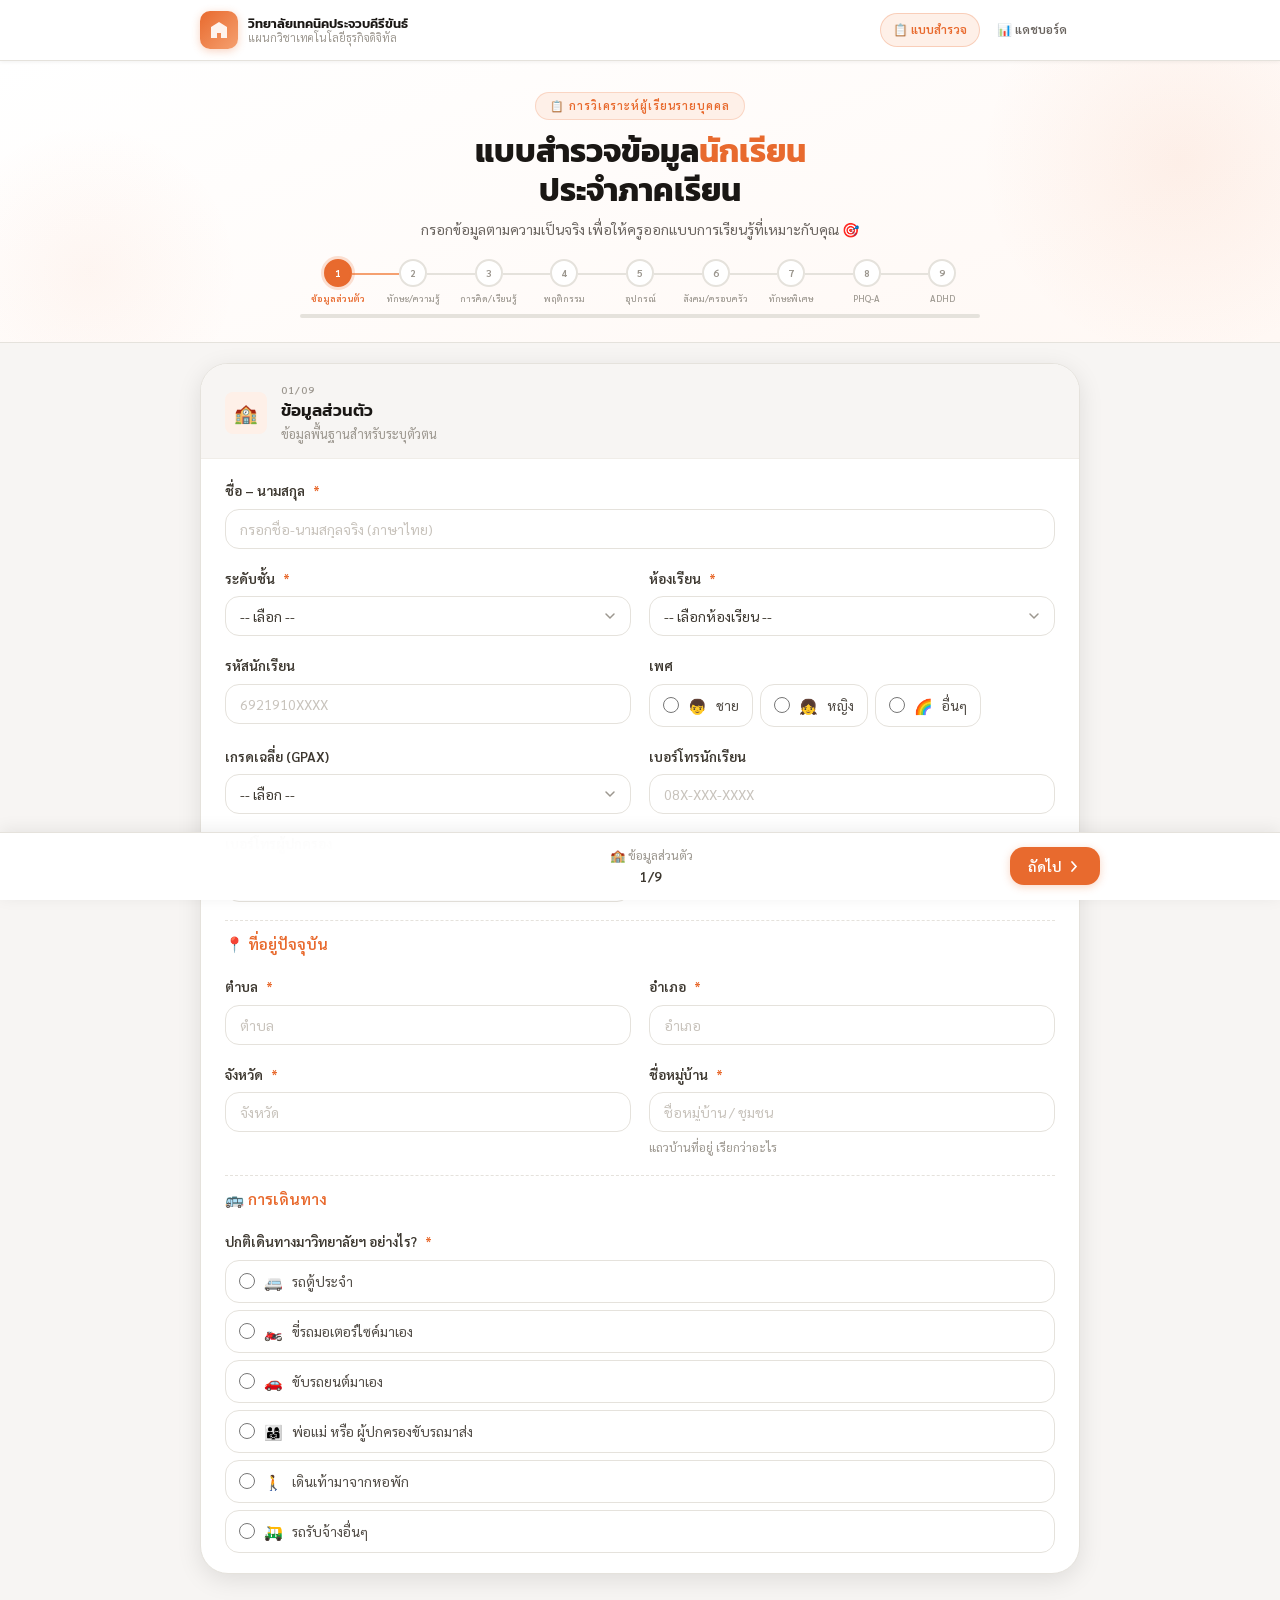
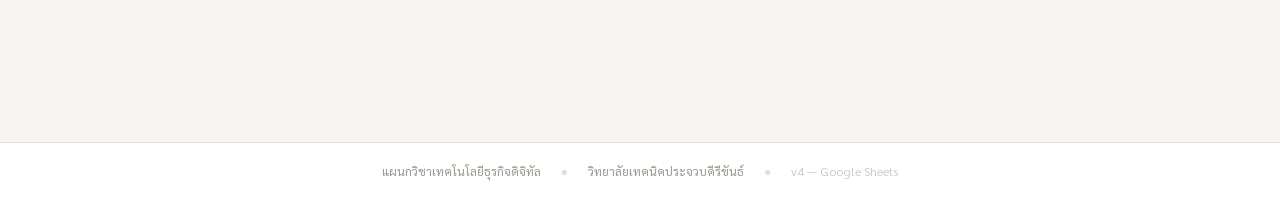
==== commit 72da0bb3: "Update index.html" ====
--- a/index.html
+++ b/index.html
@@ -3,7 +3,7 @@
 <head>
 <meta charset="UTF-8">
 <meta name="viewport" content="width=device-width,initial-scale=1.0,maximum-scale=1.0">
-<title>แบบสำรวจผู้เรียน | แผนกวิชาเทคโนโลยีธุรกิจดิจิทัล วิทยาลัยเทคนิคประจวบคีรีขันธ์</title>
+<title>แบบสำรวจผู้เรียน | แผนกวิชาเทคโนโลยีธุรกิจดิจิทัล  วิทยาลัยเทคนิคประจวบคีรีขันธ์</title>
 <link rel="preconnect" href="https://fonts.googleapis.com">
 <link href="https://fonts.googleapis.com/css2?family=Sarabun:wght@300;400;500;600;700&family=Kanit:wght@500;600;700&display=swap" rel="stylesheet">
 <style>
@@ -168,6 +168,12 @@
 .mc strong{color:var(--o)}
 /* FOOTER */
 .footer{text-align:center;padding:1.125rem;font-size:.775rem;color:var(--g4);border-top:1px solid var(--g2);background:var(--w);display:flex;justify-content:center;gap:1.25rem;flex-wrap:wrap}
+.sub-h .flb{font-size:.95rem;color:var(--o);padding-top:.7rem;border-top:1.5px dashed var(--g2)}
+.hint{font-size:.76rem;color:var(--g4);line-height:1.45}
+.hint.warn{color:var(--amb)}
+.cond{display:none;flex-direction:column;gap:9px;padding:12px 13px;border-radius:var(--rm);background:var(--o4);border:1.5px dashed rgba(232,106,46,.35);margin-top:2px}
+.cond.show{display:flex}
+.rc.dis{opacity:.38;pointer-events:none}
 </style>
 </head>
 <body>
@@ -223,6 +229,17 @@
   <div class="fl"><label class="flb">เกรดเฉลี่ย (GPAX)</label><select class="fs" name="gpax"><option value="">-- เลือก --</option><option value="3.5-4.0">🌟 3.50-4.00</option><option value="3.0-3.49">⭐ 3.00-3.49</option><option value="2.5-2.99">👍 2.50-2.99</option><option value="2.0-2.49">📚 2.00-2.49</option><option value="below2">💪 ต่ำกว่า 2.00</option><option value="new">🆕 นักเรียนใหม่</option></select></div>
   <div class="fl"><label class="flb">เบอร์โทรนักเรียน</label><input class="fi" type="tel" name="phone" placeholder="08X-XXX-XXXX"></div>
   <div class="fl"><label class="flb">เบอร์โทรผู้ปกครอง</label><input class="fi" type="tel" name="parent_phone" placeholder="08X-XXX-XXXX"></div>
+  <div class="fl ff sub-h"><div class="flb">📍 ที่อยู่ปัจจุบัน</div></div>
+  <div class="fl"><label class="flb">ตำบล <span class="req">*</span></label><input class="fi" type="text" name="addr_subdistrict" maxlength="60" placeholder="ตำบล" autocomplete="off"></div>
+  <div class="fl"><label class="flb">อำเภอ <span class="req">*</span></label><input class="fi" type="text" name="addr_district" maxlength="60" placeholder="อำเภอ" autocomplete="off"></div>
+  <div class="fl"><label class="flb">จังหวัด <span class="req">*</span></label><input class="fi" type="text" name="addr_province" maxlength="60" placeholder="จังหวัด" autocomplete="off"></div>
+  <div class="fl"><label class="flb">ชื่อหมู่บ้าน <span class="req">*</span></label><input class="fi" type="text" name="addr_village" maxlength="80" placeholder="ชื่อหมู่บ้าน / ชุมชน" autocomplete="off"><div class="hint">แถวบ้านที่อยู่ เรียกว่าอะไร</div></div>
+  <div class="fl ff sub-h"><div class="flb">🚌 การเดินทาง</div></div>
+  <div class="fl ff"><label class="flb">ปกติเดินทางมาวิทยาลัยฯ อย่างไร? <span class="req">*</span></label><div class="rs"><label class="rc"><input type="radio" name="commute_mode" value="van"><span class="em">🚐</span><span>รถตู้ประจำ</span></label><label class="rc"><input type="radio" name="commute_mode" value="motorcycle"><span class="em">🏍️</span><span>ขี่รถมอเตอร์ไซค์มาเอง</span></label><label class="rc"><input type="radio" name="commute_mode" value="car"><span class="em">🚗</span><span>ขับรถยนต์มาเอง</span></label><label class="rc"><input type="radio" name="commute_mode" value="parent_drop"><span class="em">👨‍👩‍👧</span><span>พ่อแม่ หรือ ผู้ปกครองขับรถมาส่ง</span></label><label class="rc"><input type="radio" name="commute_mode" value="walk_dorm"><span class="em">🚶</span><span>เดินเท้ามาจากหอพัก</span></label><label class="rc"><input type="radio" name="commute_mode" value="other_hire"><span class="em">🛺</span><span>รถรับจ้างอื่นๆ</span></label></div>
+    <div class="cond" id="vanBox">
+      <div class="fl"><label class="flb">ราคารถตู้ต่อเดือนเท่าไร (บาท) <span class="req">*</span></label><input class="fi" type="number" name="commute_van_price" min="0" max="30000" step="1" inputmode="numeric" placeholder="พิมพ์ตัวเลข เช่น 1200"></div>
+      <div class="fl"><label class="flb">รถตู้สายไหน <span class="req">*</span></label><input class="fi" type="text" name="commute_van_route" maxlength="100" placeholder="พิมพ์ชื่อสาย / เส้นทางรถตู้" autocomplete="off"></div>
+    </div></div>
 </div></div></div>
 </div>
 
@@ -246,7 +263,7 @@
   <div class="fl ff"><label class="flb"><span class="qn">Q2.2</span> รูปแบบการเรียนที่ชอบ</label><div class="cg"><label class="cc"><input type="checkbox" name="learning_style" value="video"><span class="em">📺</span><span>ดูวิดีโอ</span></label><label class="cc"><input type="checkbox" name="learning_style" value="practice"><span class="em">💪</span><span>ลงมือปฏิบัติ</span></label><label class="cc"><input type="checkbox" name="learning_style" value="read"><span class="em">📖</span><span>อ่านเอกสาร</span></label><label class="cc"><input type="checkbox" name="learning_style" value="listen"><span class="em">👂</span><span>ฟังครูบรรยาย</span></label><label class="cc"><input type="checkbox" name="learning_style" value="group"><span class="em">👥</span><span>เรียนกลุ่ม</span></label></div></div>
   <div class="fl ff"><label class="flb"><span class="qn">Q2.3</span> งานยากมาก รู้สึกอย่างไร?</label><div class="rs"><label class="rc"><input type="radio" name="challenge_attitude" value="excited"><span class="em">🔥</span><span>ตื่นเต้น อยากลอง</span></label><label class="rc"><input type="radio" name="challenge_attitude" value="try_first"><span class="em">💡</span><span>พยายามก่อน ค่อยขอช่วย</span></label><label class="rc"><input type="radio" name="challenge_attitude" value="worry"><span class="em">😰</span><span>กังวล แต่ยังทำ</span></label><label class="rc"><input type="radio" name="challenge_attitude" value="avoid"><span class="em">😞</span><span>ไม่อยากทำเลย</span></label></div></div>
   <div class="fl"><label class="flb"><span class="qn">Q2.4</span> นิสัยการวางแผน</label><div class="rs"><label class="rc"><input type="radio" name="planning_habit" value="always"><span class="em">📋</span><span>วางแผนทุกครั้ง</span></label><label class="rc"><input type="radio" name="planning_habit" value="sometimes"><span class="em">📝</span><span>บางครั้ง</span></label><label class="rc"><input type="radio" name="planning_habit" value="rarely"><span class="em">😅</span><span>ไม่ค่อยวางแผน</span></label><label class="rc"><input type="radio" name="planning_habit" value="never"><span class="em">⚡</span><span>ลงมือทันที</span></label></div></div>
-  <div class="fl"><label class="flb"><span class="qn">Q2.5</span> Multitasking(สามารถทำงานได้มากกว่าหนึ่งอย่างพร้อมกัน)</label><div class="sc-lb"><span>ทำทีละอย่าง</span><span>เก่งมาก</span></div><div class="sc-bt"><label class="sb"><input type="radio" name="multitasking" value="1"><span>1</span></label><label class="sb"><input type="radio" name="multitasking" value="2"><span>2</span></label><label class="sb"><input type="radio" name="multitasking" value="3"><span>3</span></label><label class="sb"><input type="radio" name="multitasking" value="4"><span>4</span></label><label class="sb"><input type="radio" name="multitasking" value="5"><span>5</span></label></div></div>
+  <div class="fl"><label class="flb"><span class="qn">Q2.5</span> Multitasking</label><div class="sc-lb"><span>ทำทีละอย่าง</span><span>เก่งมาก</span></div><div class="sc-bt"><label class="sb"><input type="radio" name="multitasking" value="1"><span>1</span></label><label class="sb"><input type="radio" name="multitasking" value="2"><span>2</span></label><label class="sb"><input type="radio" name="multitasking" value="3"><span>3</span></label><label class="sb"><input type="radio" name="multitasking" value="4"><span>4</span></label><label class="sb"><input type="radio" name="multitasking" value="5"><span>5</span></label></div></div>
 </div></div></div>
 </div>
 
@@ -278,9 +295,16 @@
 <div class="fc"><div class="fch"><div class="fci" style="background:#FFF3E0">🏠</div><div><div class="fcn">06/09</div><div class="fct">สังคมและครอบครัว 🔒</div><div class="fcd">ข้อมูลลับ เฉพาะครูเท่านั้น</div></div></div>
 <div class="fcb"><div class="fg">
   <div class="fl"><label class="flb"><span class="qn">Q5.1</span> การสนับสนุนจากครอบครัว</label><div class="sc-lb"><span>ไม่สนับสนุน</span><span>สนับสนุนเต็มที่</span></div><div class="sc-bt"><label class="sb"><input type="radio" name="family_support" value="1"><span>1</span></label><label class="sb"><input type="radio" name="family_support" value="2"><span>2</span></label><label class="sb"><input type="radio" name="family_support" value="3"><span>3</span></label><label class="sb"><input type="radio" name="family_support" value="4"><span>4</span></label><label class="sb"><input type="radio" name="family_support" value="5"><span>5</span></label></div></div>
-  <div class="fl"><label class="flb"><span class="qn">Q5.2</span> อาศัยอยู่กับ</label><div class="rs"><label class="rc"><input type="radio" name="living_status" value="parents"><span class="em">🏠</span><span>พ่อแม่/ผู้ปกครอง</span></label><label class="rc"><input type="radio" name="living_status" value="relative"><span class="em">👨‍👩‍👦</span><span>ญาติ</span></label><label class="rc"><input type="radio" name="living_status" value="dorm"><span class="em">🏢</span><span>หอพัก</span></label><label class="rc"><input type="radio" name="living_status" value="alone"><span class="em">🧍</span><span>อยู่คนเดียว</span></label></div></div>
-  <div class="fl"><label class="flb"><span class="qn">Q5.3</span> เป้าหมายหลังเรียนจบ</label><div class="rs"><label class="rc"><input type="radio" name="career_goal" value="study_more"><span class="em">🎓</span><span>เรียนต่อ</span></label><label class="rc"><input type="radio" name="career_goal" value="company"><span class="em">🏢</span><span>สมัครงานบริษัท</span></label><label class="rc"><input type="radio" name="career_goal" value="own_biz"><span class="em">🚀</span><span>เปิดธุรกิจเอง</span></label><label class="rc"><input type="radio" name="career_goal" value="freelance"><span class="em">💻</span><span>Freelance</span></label><label class="rc"><input type="radio" name="career_goal" value="unsure"><span class="em">🤷</span><span>ยังไม่แน่ใจ</span></label></div></div>
-  <div class="fl"><label class="flb"><span class="qn">Q5.4</span> ความเครียดโดยรวม</label><div class="sc-lb"><span>แทบไม่เครียด</span><span>เครียดมาก</span></div><div class="sc-bt"><label class="sb"><input type="radio" name="stress_level" value="1"><span>1</span></label><label class="sb"><input type="radio" name="stress_level" value="2"><span>2</span></label><label class="sb"><input type="radio" name="stress_level" value="3"><span>3</span></label><label class="sb"><input type="radio" name="stress_level" value="4"><span>4</span></label><label class="sb"><input type="radio" name="stress_level" value="5"><span>5</span></label></div></div>
+    <div class="fl"><label class="flb"><span class="qn">Q5.2</span> สมาชิกที่อาศัยอยู่ในบ้านเดียวกัน (คน)</label><input class="fi" type="number" name="household_members" min="1" max="30" step="1" inputmode="numeric" placeholder="จำนวนคน"><div class="hint">นับรวมตัวนักเรียนเอง</div></div>
+  <div class="fl"><label class="flb"><span class="qn">Q5.3</span> จำนวนพี่น้อง (คน)</label><input class="fi" type="number" name="siblings_count" min="0" max="20" step="1" inputmode="numeric" placeholder="จำนวนพี่น้อง"><div class="hint">ไม่นับตัวนักเรียน (ถ้าเป็นลูกคนเดียวให้ใส่ 0)</div></div>
+  <div class="fl"><label class="flb"><span class="qn">Q5.4</span> เป็นลูกคนที่</label><input class="fi" type="number" name="birth_order" min="1" max="21" step="1" inputmode="numeric" placeholder="ลำดับ"><div class="hint">นับรวมตัวนักเรียน (ลูกคนโต = 1)</div></div>
+  <div class="fl ff"><label class="flb"><span class="qn">Q5.5</span> สถานภาพบิดามารดา</label><div class="rs"><label class="rc"><input type="radio" name="parents_status" value="together"><span class="em">👫</span><span>พ่อแม่อยู่ด้วยกัน</span></label><label class="rc"><input type="radio" name="parents_status" value="separated"><span class="em">↔️</span><span>พ่อแม่แยกกันอยู่</span></label><label class="rc"><input type="radio" name="parents_status" value="divorced"><span class="em">💔</span><span>พ่อแม่หย่าร้าง</span></label><label class="rc"><input type="radio" name="parents_status" value="father_deceased"><span class="em">🕊️</span><span>บิดาเสียชีวิต</span></label><label class="rc"><input type="radio" name="parents_status" value="mother_deceased"><span class="em">🕊️</span><span>มารดาเสียชีวิต</span></label><label class="rc"><input type="radio" name="parents_status" value="both_deceased"><span class="em">🕊️</span><span>บิดาและมารดาเสียชีวิตทั้งคู่</span></label></div></div>
+  <div class="fl ff"><label class="flb"><span class="qn">Q5.6</span> อาศัยอยู่กับ</label><div class="rs"><label class="rc"><input type="radio" name="living_with" value="both_parents"><span class="em">🏠</span><span>บิดาและมารดา</span></label><label class="rc"><input type="radio" name="living_with" value="father"><span class="em">👨</span><span>บิดา</span></label><label class="rc"><input type="radio" name="living_with" value="mother"><span class="em">👩</span><span>มารดา</span></label><label class="rc"><input type="radio" name="living_with" value="grandparents"><span class="em">👴</span><span>ปู่ ย่า ตา หรือยาย</span></label><label class="rc"><input type="radio" name="living_with" value="relatives"><span class="em">👨‍👩‍👦</span><span>ญาติคนอื่นๆ (เช่น ลุง ป้า น้า อา)</span></label><label class="rc"><input type="radio" name="living_with" value="guardian"><span class="em">🤝</span><span>อาศัยอยู่กับครอบครัวบุญธรรม / ผู้ปกครองตามกฎหมาย</span></label><label class="rc"><input type="radio" name="living_with" value="other"><span class="em">✏️</span><span>อื่นๆ (ให้พิมพ์เอง)</span></label></div>
+    <div class="cond" id="livOtherBox"><input class="fi" type="text" name="living_with_other" maxlength="100" placeholder="ระบุ เช่น อยู่หอพักคนเดียว / อยู่กับเพื่อน"></div><div class="hint warn" id="livHint"></div></div>
+  <div class="fl ff"><label class="flb"><span class="qn">Q5.7</span> ปัจจุบันใครเป็นคนดูแลและออกค่าใช้จ่าย (เงินมาโรงเรียน / ค่าเทอม / ค่ากินอยู่) ให้กับนักเรียนเป็นหลัก</label><div class="rs"><label class="rc"><input type="radio" name="main_supporter" value="both_parents"><span class="em">👫</span><span>พ่อและแม่ช่วยกัน</span></label><label class="rc"><input type="radio" name="main_supporter" value="father"><span class="em">👨</span><span>พ่อคนเดียว</span></label><label class="rc"><input type="radio" name="main_supporter" value="mother"><span class="em">👩</span><span>แม่คนเดียว</span></label><label class="rc"><input type="radio" name="main_supporter" value="grandparents"><span class="em">👴</span><span>ปู่ ย่า ตา หรือ ยาย</span></label><label class="rc"><input type="radio" name="main_supporter" value="relatives"><span class="em">👨‍👩‍👦</span><span>ลุง ป้า น้า อา หรือญาติคนอื่น</span></label><label class="rc"><input type="radio" name="main_supporter" value="self"><span class="em">💪</span><span>นักเรียนหาเงินส่งตัวเองเรียน</span></label><label class="rc"><input type="radio" name="main_supporter" value="other"><span class="em">✏️</span><span>อื่นๆ (ระบุ)</span></label></div>
+    <div class="cond" id="supOtherBox"><input class="fi" type="text" name="main_supporter_other" maxlength="100" placeholder="ระบุผู้ดูแลและออกค่าใช้จ่าย"></div><div class="hint warn" id="supHint"></div></div>
+  <div class="fl"><label class="flb"><span class="qn">Q5.8</span> เป้าหมายหลังเรียนจบ</label><div class="rs"><label class="rc"><input type="radio" name="career_goal" value="study_more"><span class="em">🎓</span><span>เรียนต่อ</span></label><label class="rc"><input type="radio" name="career_goal" value="company"><span class="em">🏢</span><span>สมัครงานบริษัท</span></label><label class="rc"><input type="radio" name="career_goal" value="own_biz"><span class="em">🚀</span><span>เปิดธุรกิจเอง</span></label><label class="rc"><input type="radio" name="career_goal" value="freelance"><span class="em">💻</span><span>Freelance</span></label><label class="rc"><input type="radio" name="career_goal" value="unsure"><span class="em">🤷</span><span>ยังไม่แน่ใจ</span></label></div></div>
+  <div class="fl"><label class="flb"><span class="qn">Q5.9</span> ความเครียดโดยรวม</label><div class="sc-lb"><span>แทบไม่เครียด</span><span>เครียดมาก</span></div><div class="sc-bt"><label class="sb"><input type="radio" name="stress_level" value="1"><span>1</span></label><label class="sb"><input type="radio" name="stress_level" value="2"><span>2</span></label><label class="sb"><input type="radio" name="stress_level" value="3"><span>3</span></label><label class="sb"><input type="radio" name="stress_level" value="4"><span>4</span></label><label class="sb"><input type="radio" name="stress_level" value="5"><span>5</span></label></div></div>
 </div></div></div>
 </div>
 
@@ -331,7 +355,7 @@
     <button class="btn bp" id="btnNext" onclick="nextS()">ถัดไป <svg width="15" height="15" viewBox="0 0 15 15" fill="none"><path d="M5 3l4 4.5L5 12" stroke="currentColor" stroke-width="1.7" stroke-linecap="round"/></svg></button>
   </div>
 </div>
-<footer class="footer"><span>แผนกวิชาเทคโนโลยีธุรกิจดิจิทัล</span><span style="opacity:.3">●</span><span>วิทยาลัยเทคนิคประจวบคีรีขันธ์</span><span style="opacity:.3">●</span><span style="opacity:.5">v3 — Google Sheets</span></footer>
+<footer class="footer"><span>แผนกวิชาเทคโนโลยีธุรกิจดิจิทัล</span><span style="opacity:.3">●</span><span>วิทยาลัยเทคนิคประจวบคีรีขันธ์</span><span style="opacity:.3">●</span><span style="opacity:.5">v4 — Google Sheets</span></footer>
 
 <script>
 // ===== CONFIG =====
@@ -399,7 +423,7 @@
 }
 
 // ===== NAVIGATION =====
-function nextS(){if(cur<TOTAL-1){cur++;updateUI();scrollTo(0,0);}else submitForm();}
+function nextS(){if(!validateStep(cur))return;if(cur<TOTAL-1){cur++;updateUI();scrollTo(0,0);}else submitForm();}
 function prevS(){if(cur>0){cur--;updateUI();scrollTo(0,0);}}
 function jumpTo(i){if(i<=cur){cur=i;updateUI();scrollTo(0,0);}}
 
@@ -424,12 +448,90 @@
   }
 }
 
+// ===== คำถามเงื่อนไข / ตรวจความสอดคล้องของข้อมูล (v4.4) =====
+const $q=n=>document.querySelector(`#surveyForm [name="${n}"]`);
+const $qv=n=>{const e=document.querySelector(`#surveyForm input[name="${n}"]:checked`);return e?e.value:'';};
+const $qt=n=>String((($q(n)||{}).value)||'').trim();
+const _isInt=(v,min,max)=>/^\d+$/.test(String(v).trim())&&+v>=min&&+v<=max;
+function setCond(boxId,show,clearNames){
+  const b=document.getElementById(boxId);if(!b)return;
+  b.classList.toggle('show',!!show);
+  if(!show)(clearNames||[]).forEach(n=>{const e=$q(n);if(e)e.value='';});   // ซ่อนแล้วล้างค่า ไม่ส่งข้อมูลค้าง
+}
+// ตัวเลือกที่ขัดกับสถานภาพบิดามารดาจะถูกปิดและล้างคำตอบให้อัตโนมัติ
+function syncFamily(){
+  const ps=$qv('parents_status');
+  const fDead=ps==='father_deceased'||ps==='both_deceased',mDead=ps==='mother_deceased'||ps==='both_deceased';
+  const bad={
+    living_with:{both_parents:!!ps&&ps!=='together',father:fDead,mother:mDead},
+    main_supporter:{both_parents:fDead||mDead,father:fDead,mother:mDead}
+  };
+  const hints={living_with:'livHint',main_supporter:'supHint'};
+  Object.keys(bad).forEach(g=>{
+    let cleared=false;
+    document.querySelectorAll(`#surveyForm input[name="${g}"]`).forEach(inp=>{
+      const off=!!bad[g][inp.value];
+      inp.disabled=off;inp.closest('label').classList.toggle('dis',off);
+      if(off&&inp.checked){inp.checked=false;cleared=true;}
+    });
+    const h=document.getElementById(hints[g]);
+    if(h&&cleared)h.textContent='⚠️ ล้างคำตอบเดิมแล้ว เพราะไม่สอดคล้องกับสถานภาพบิดามารดาที่เลือก กรุณาเลือกใหม่';
+    else if(h&&!Object.values(bad[g]).some(Boolean))h.textContent='';
+  });
+  setCond('livOtherBox',$qv('living_with')==='other',['living_with_other']);
+  setCond('supOtherBox',$qv('main_supporter')==='other',['main_supporter_other']);
+  const s=$qt('siblings_count'),bo=$q('birth_order');
+  if(bo)bo.max=(s!==''&&/^\d+$/.test(s))?(+s+1):21;
+}
+function syncCommute(){setCond('vanBox',$qv('commute_mode')==='van',['commute_van_price','commute_van_route']);}
+function syncAll(){syncCommute();syncFamily();}
+// คืน {msg,name} ถ้ามีปัญหา, null ถ้าผ่าน
+function stepProblem(i){
+  if(i===0){
+    if(!$qt('fullname')||!$q('level').value||!$q('classroom').value)return{msg:'กรุณากรอกชื่อ ระดับชั้น และห้องเรียน',name:!$qt('fullname')?'fullname':!$q('level').value?'level':'classroom'};
+    for(const[n,l]of[['addr_subdistrict','ตำบล'],['addr_district','อำเภอ'],['addr_province','จังหวัด'],['addr_village','ชื่อหมู่บ้าน']])if(!$qt(n))return{msg:`กรุณากรอก${l}`,name:n};
+    const cm=$qv('commute_mode');
+    if(!cm)return{msg:'กรุณาเลือกวิธีเดินทางมาวิทยาลัย',name:'commute_mode'};
+    if(cm==='van'){
+      if(!_isInt($qt('commute_van_price'),0,30000))return{msg:'กรุณากรอกราคารถตู้ต่อเดือนเป็นตัวเลข (บาท)',name:'commute_van_price'};
+      if(!$qt('commute_van_route'))return{msg:'กรุณากรอกว่าเดินทางด้วยรถตู้สายไหน',name:'commute_van_route'};
+    }
+  }
+  if(i===5){
+    const hm=$qt('household_members'),sc=$qt('siblings_count'),bo=$qt('birth_order');
+    if(hm!==''&&!_isInt(hm,1,30))return{msg:'จำนวนสมาชิกในบ้านต้องเป็นจำนวนเต็ม 1–30 คน',name:'household_members'};
+    if(sc!==''&&!_isInt(sc,0,20))return{msg:'จำนวนพี่น้องต้องเป็นจำนวนเต็ม 0–20 คน',name:'siblings_count'};
+    if(bo!==''&&!_isInt(bo,1,21))return{msg:'ลำดับการเป็นลูกต้องเป็นจำนวนเต็ม 1–21',name:'birth_order'};
+    if(sc!==''&&bo!==''&&+bo>+sc+1)return{msg:`เป็นลูกคนที่ ${bo} ไม่สอดคล้องกับจำนวนพี่น้อง ${sc} คน (ลำดับต้องไม่เกิน ${+sc+1}) — จำนวนพี่น้องไม่นับตัวนักเรียน`,name:'birth_order'};
+    const lw=$qv('living_with');
+    if(hm!==''&&lw){
+      const min=lw==='both_parents'?3:(lw==='other'?1:2);
+      if(+hm<min)return{msg:`อาศัยอยู่กับ "${lw==='both_parents'?'บิดาและมารดา':'ผู้อื่น'}" ต้องมีสมาชิกในบ้านอย่างน้อย ${min} คน (นับรวมตัวนักเรียน) กรุณาตรวจสอบจำนวนสมาชิก`,name:'household_members'};
+    }
+    if(lw==='other'&&!$qt('living_with_other'))return{msg:'กรุณาพิมพ์ระบุว่าอาศัยอยู่กับใคร (ข้อ อื่นๆ)',name:'living_with_other'};
+    if($qv('main_supporter')==='other'&&!$qt('main_supporter_other'))return{msg:'กรุณาพิมพ์ระบุผู้ดูแลและออกค่าใช้จ่าย (ข้อ อื่นๆ)',name:'main_supporter_other'};
+  }
+  return null;
+}
+function _focusQ(p){const e=$q(p.name);if(e&&e.scrollIntoView){try{e.scrollIntoView({block:'center'});if(e.focus)e.focus();}catch(_){}}}
+function validateStep(i){const p=stepProblem(i);if(!p)return true;alert(p.msg);_focusQ(p);return false;}
+function cleanConditionals(sd){
+  if(sd.commute_mode!=='van'){delete sd.commute_van_price;delete sd.commute_van_route;}
+  if(sd.living_with!=='other')delete sd.living_with_other;
+  if(sd.main_supporter!=='other')delete sd.main_supporter_other;
+  return sd;
+}
+document.getElementById('surveyForm').addEventListener('change',syncAll);
+document.getElementById('surveyForm').addEventListener('input',e=>{if(e.target&&e.target.name==='siblings_count')syncFamily();});
+syncAll();
+
 // ===== SUBMIT =====
 async function submitForm(){
   const form=document.getElementById('surveyForm');
   const fn=form.querySelector('[name="fullname"]').value.trim();
   const lv=form.querySelector('[name="level"]').value;
   const cl=form.querySelector('[name="classroom"]').value.trim();
+  for(const s of [0,5]){const pr=stepProblem(s);if(pr){cur=s;updateUI();alert(pr.msg);_focusQ(pr);return;}}
   if(!fn||!lv||!cl){alert('กรุณากรอกชื่อ ระดับชั้น และห้องเรียน');cur=0;updateUI();return;}
 
   showOverlay('กำลังเตรียมข้อมูล...','กรุณารอสักครู่');
@@ -450,6 +552,7 @@
       const c=[...form.querySelectorAll(`input[type=checkbox][name="${n}"]:checked`)].map(e=>e.value);
       if(c.length)sd[n]=c;
     });
+    cleanConditionals(sd);
     sd._risk=calcRisk(sd);
     sd.learning_group=classify(sd);
 
@@ -581,6 +684,7 @@
   window._sid=null;
   cur=0;
   document.getElementById('surveyForm').reset();
+  syncAll();
   ['surveyForm','navBar','heroSection'].forEach(id=>document.getElementById(id).style.display='');
   document.getElementById('spPg').style.display='none';
   buildPHQ();buildADHD();updateUI();
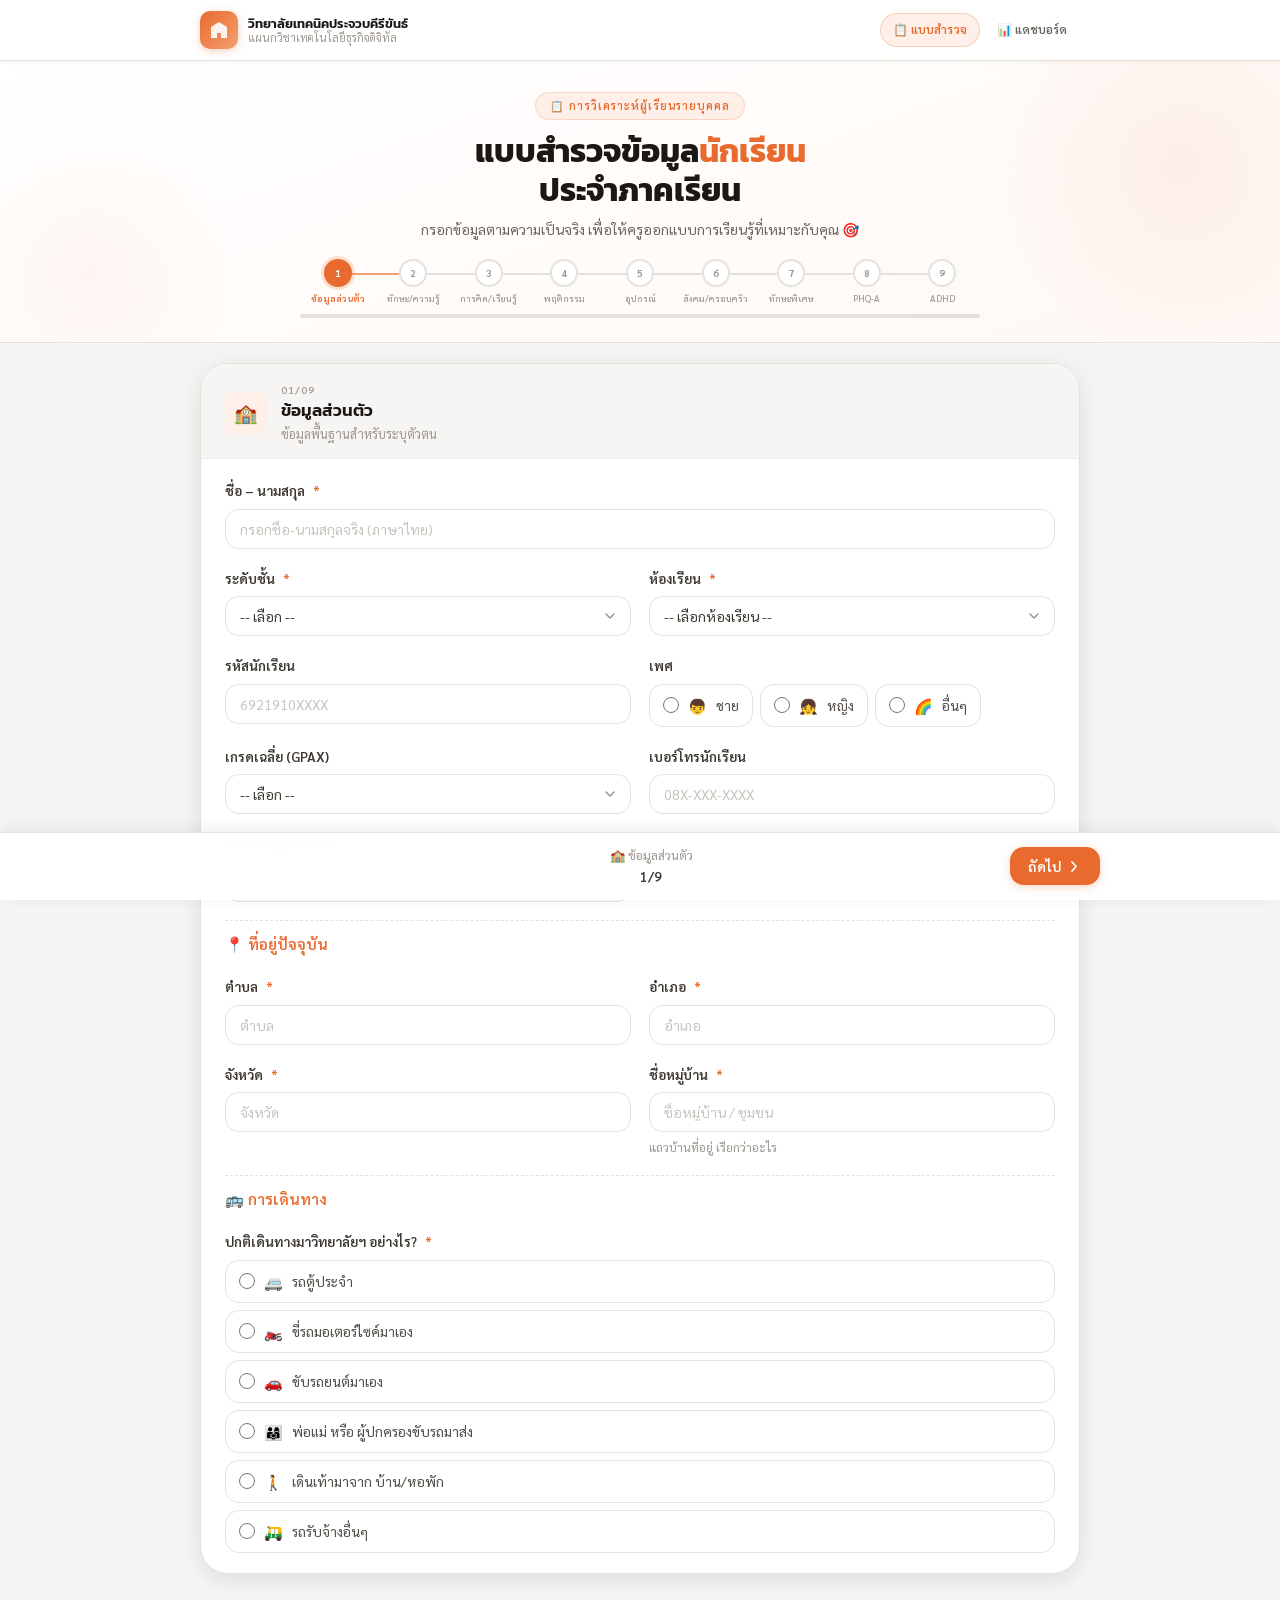
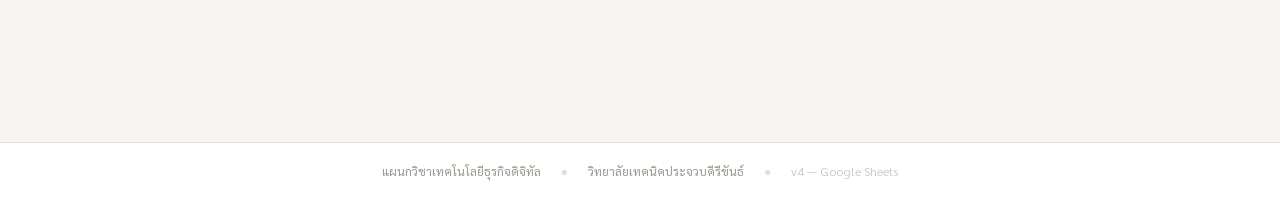
==== commit 51df72e9: "Update index.html" ====
--- a/index.html
+++ b/index.html
@@ -235,7 +235,7 @@
   <div class="fl"><label class="flb">จังหวัด <span class="req">*</span></label><input class="fi" type="text" name="addr_province" maxlength="60" placeholder="จังหวัด" autocomplete="off"></div>
   <div class="fl"><label class="flb">ชื่อหมู่บ้าน <span class="req">*</span></label><input class="fi" type="text" name="addr_village" maxlength="80" placeholder="ชื่อหมู่บ้าน / ชุมชน" autocomplete="off"><div class="hint">แถวบ้านที่อยู่ เรียกว่าอะไร</div></div>
   <div class="fl ff sub-h"><div class="flb">🚌 การเดินทาง</div></div>
-  <div class="fl ff"><label class="flb">ปกติเดินทางมาวิทยาลัยฯ อย่างไร? <span class="req">*</span></label><div class="rs"><label class="rc"><input type="radio" name="commute_mode" value="van"><span class="em">🚐</span><span>รถตู้ประจำ</span></label><label class="rc"><input type="radio" name="commute_mode" value="motorcycle"><span class="em">🏍️</span><span>ขี่รถมอเตอร์ไซค์มาเอง</span></label><label class="rc"><input type="radio" name="commute_mode" value="car"><span class="em">🚗</span><span>ขับรถยนต์มาเอง</span></label><label class="rc"><input type="radio" name="commute_mode" value="parent_drop"><span class="em">👨‍👩‍👧</span><span>พ่อแม่ หรือ ผู้ปกครองขับรถมาส่ง</span></label><label class="rc"><input type="radio" name="commute_mode" value="walk_dorm"><span class="em">🚶</span><span>เดินเท้ามาจากหอพัก</span></label><label class="rc"><input type="radio" name="commute_mode" value="other_hire"><span class="em">🛺</span><span>รถรับจ้างอื่นๆ</span></label></div>
+  <div class="fl ff"><label class="flb">ปกติเดินทางมาวิทยาลัยฯ อย่างไร? <span class="req">*</span></label><div class="rs"><label class="rc"><input type="radio" name="commute_mode" value="van"><span class="em">🚐</span><span>รถตู้ประจำ</span></label><label class="rc"><input type="radio" name="commute_mode" value="motorcycle"><span class="em">🏍️</span><span>ขี่รถมอเตอร์ไซค์มาเอง</span></label><label class="rc"><input type="radio" name="commute_mode" value="car"><span class="em">🚗</span><span>ขับรถยนต์มาเอง</span></label><label class="rc"><input type="radio" name="commute_mode" value="parent_drop"><span class="em">👨‍👩‍👧</span><span>พ่อแม่ หรือ ผู้ปกครองขับรถมาส่ง</span></label><label class="rc"><input type="radio" name="commute_mode" value="walk_dorm"><span class="em">🚶</span><span>เดินเท้ามาจาก บ้าน/หอพัก </span></label><label class="rc"><input type="radio" name="commute_mode" value="other_hire"><span class="em">🛺</span><span>รถรับจ้างอื่นๆ</span></label></div>
     <div class="cond" id="vanBox">
       <div class="fl"><label class="flb">ราคารถตู้ต่อเดือนเท่าไร (บาท) <span class="req">*</span></label><input class="fi" type="number" name="commute_van_price" min="0" max="30000" step="1" inputmode="numeric" placeholder="พิมพ์ตัวเลข เช่น 1200"></div>
       <div class="fl"><label class="flb">รถตู้สายไหน <span class="req">*</span></label><input class="fi" type="text" name="commute_van_route" maxlength="100" placeholder="พิมพ์ชื่อสาย / เส้นทางรถตู้" autocomplete="off"></div>
@@ -359,7 +359,7 @@
 
 <script>
 // ===== CONFIG =====
-const SCRIPT_URL='https://script.google.com/macros/s/AKfycbwrm260SDrpufG2JYmFdDdqsnHp-W8f1LlCx2p5eQDbvt95OzCTXZpuN_O8wFQ6bJAB/exec';
+const SCRIPT_URL='https://script.google.com/macros/s/AKfycbx1fwxmbI3s7bjoIgngeZ22foHjvzTZ2RLL4F6WzlZZrYEkeJusEQlNrFtig52jjHzd/exec';
 
 // ===== SECTIONS =====
 const SECTIONS=[
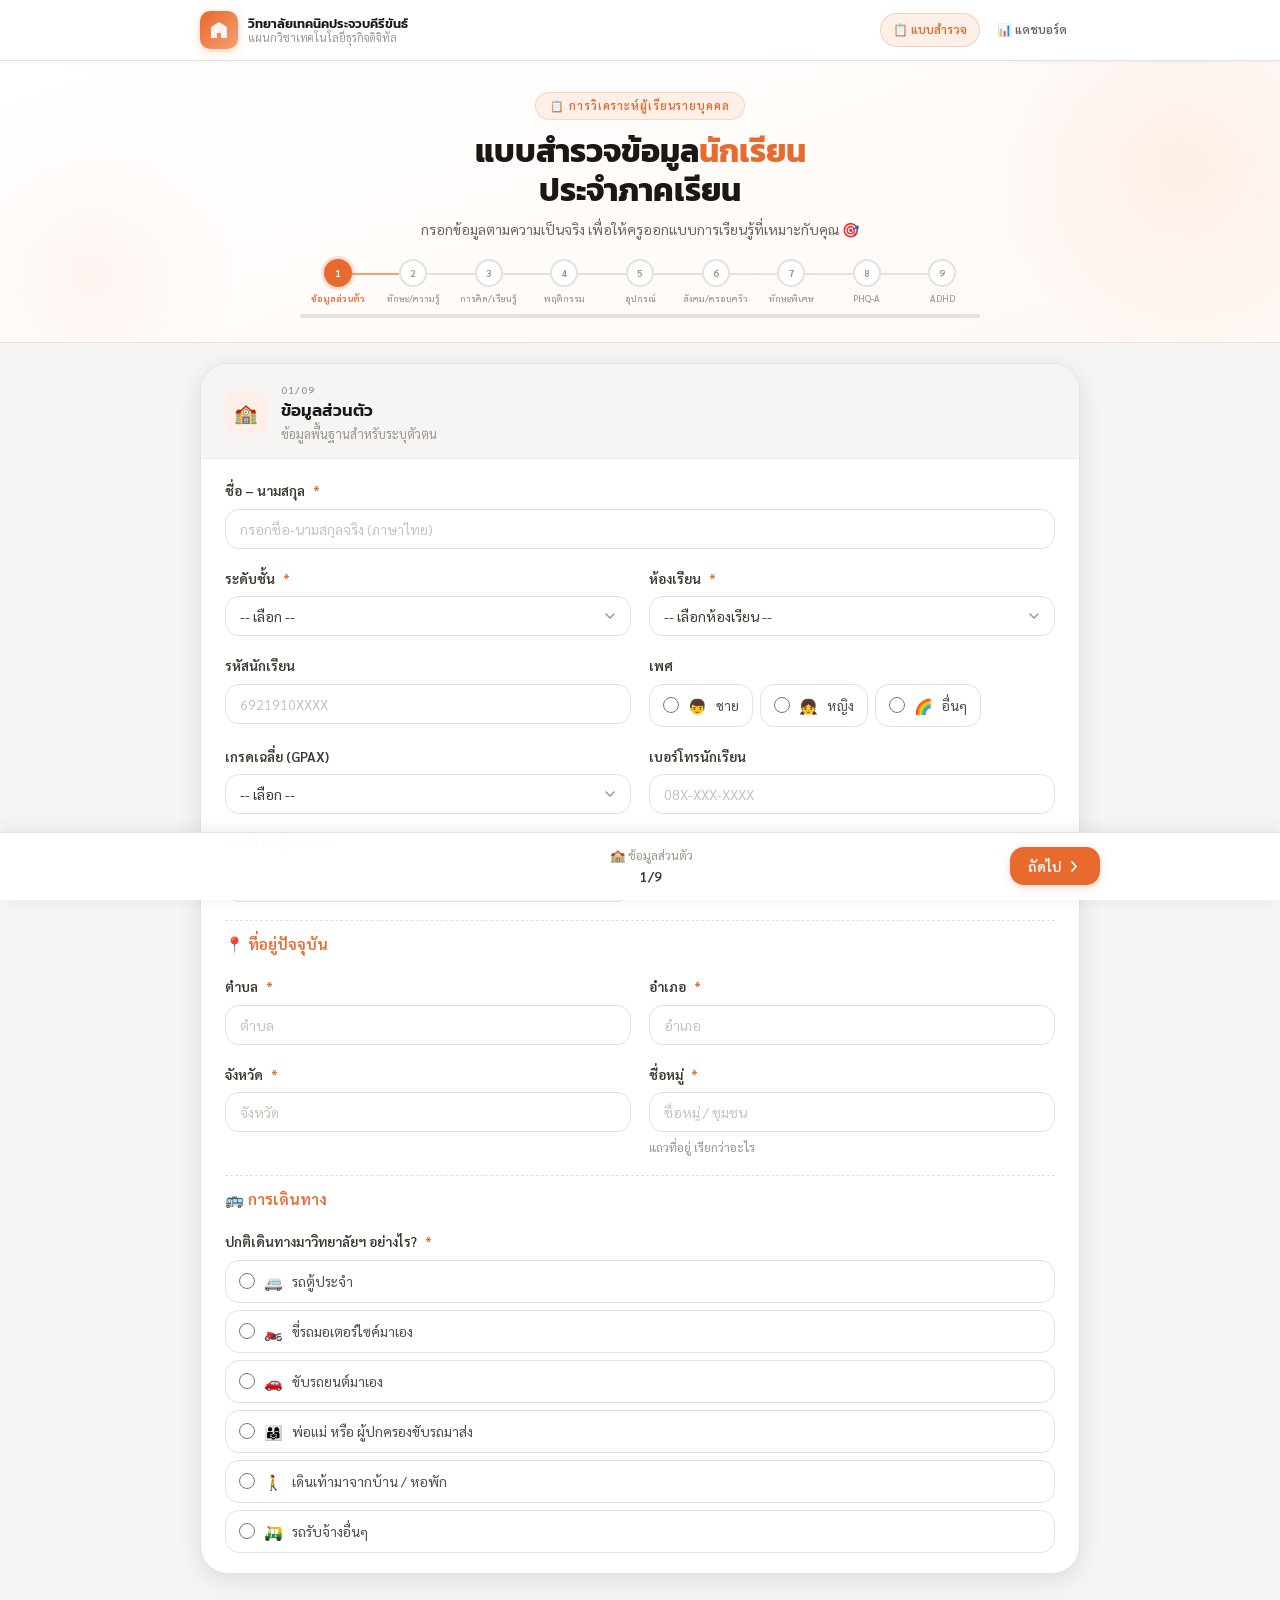
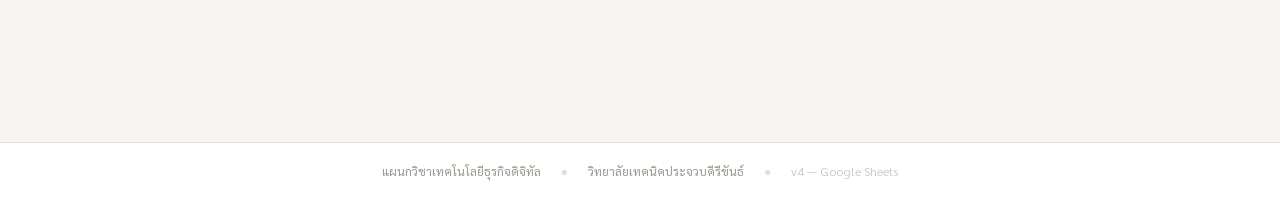
==== commit 7f5de2d1: "Update index.html" ====
--- a/index.html
+++ b/index.html
@@ -233,9 +233,9 @@
   <div class="fl"><label class="flb">ตำบล <span class="req">*</span></label><input class="fi" type="text" name="addr_subdistrict" maxlength="60" placeholder="ตำบล" autocomplete="off"></div>
   <div class="fl"><label class="flb">อำเภอ <span class="req">*</span></label><input class="fi" type="text" name="addr_district" maxlength="60" placeholder="อำเภอ" autocomplete="off"></div>
   <div class="fl"><label class="flb">จังหวัด <span class="req">*</span></label><input class="fi" type="text" name="addr_province" maxlength="60" placeholder="จังหวัด" autocomplete="off"></div>
-  <div class="fl"><label class="flb">ชื่อหมู่บ้าน <span class="req">*</span></label><input class="fi" type="text" name="addr_village" maxlength="80" placeholder="ชื่อหมู่บ้าน / ชุมชน" autocomplete="off"><div class="hint">แถวบ้านที่อยู่ เรียกว่าอะไร</div></div>
+  <div class="fl"><label class="flb">ชื่อหมู่ <span class="req">*</span></label><input class="fi" type="text" name="addr_village" maxlength="80" placeholder="ชื่อหมู่ / ชุมชน" autocomplete="off"><div class="hint">แถวที่อยู่ เรียกว่าอะไร</div></div>
   <div class="fl ff sub-h"><div class="flb">🚌 การเดินทาง</div></div>
-  <div class="fl ff"><label class="flb">ปกติเดินทางมาวิทยาลัยฯ อย่างไร? <span class="req">*</span></label><div class="rs"><label class="rc"><input type="radio" name="commute_mode" value="van"><span class="em">🚐</span><span>รถตู้ประจำ</span></label><label class="rc"><input type="radio" name="commute_mode" value="motorcycle"><span class="em">🏍️</span><span>ขี่รถมอเตอร์ไซค์มาเอง</span></label><label class="rc"><input type="radio" name="commute_mode" value="car"><span class="em">🚗</span><span>ขับรถยนต์มาเอง</span></label><label class="rc"><input type="radio" name="commute_mode" value="parent_drop"><span class="em">👨‍👩‍👧</span><span>พ่อแม่ หรือ ผู้ปกครองขับรถมาส่ง</span></label><label class="rc"><input type="radio" name="commute_mode" value="walk_dorm"><span class="em">🚶</span><span>เดินเท้ามาจาก บ้าน/หอพัก </span></label><label class="rc"><input type="radio" name="commute_mode" value="other_hire"><span class="em">🛺</span><span>รถรับจ้างอื่นๆ</span></label></div>
+  <div class="fl ff"><label class="flb">ปกติเดินทางมาวิทยาลัยฯ อย่างไร? <span class="req">*</span></label><div class="rs"><label class="rc"><input type="radio" name="commute_mode" value="van"><span class="em">🚐</span><span>รถตู้ประจำ</span></label><label class="rc"><input type="radio" name="commute_mode" value="motorcycle"><span class="em">🏍️</span><span>ขี่รถมอเตอร์ไซค์มาเอง</span></label><label class="rc"><input type="radio" name="commute_mode" value="car"><span class="em">🚗</span><span>ขับรถยนต์มาเอง</span></label><label class="rc"><input type="radio" name="commute_mode" value="parent_drop"><span class="em">👨‍👩‍👧</span><span>พ่อแม่ หรือ ผู้ปกครองขับรถมาส่ง</span></label><label class="rc"><input type="radio" name="commute_mode" value="walk_dorm"><span class="em">🚶</span><span>เดินเท้ามาจากบ้าน / หอพัก </span></label><label class="rc"><input type="radio" name="commute_mode" value="other_hire"><span class="em">🛺</span><span>รถรับจ้างอื่นๆ</span></label></div>
     <div class="cond" id="vanBox">
       <div class="fl"><label class="flb">ราคารถตู้ต่อเดือนเท่าไร (บาท) <span class="req">*</span></label><input class="fi" type="number" name="commute_van_price" min="0" max="30000" step="1" inputmode="numeric" placeholder="พิมพ์ตัวเลข เช่น 1200"></div>
       <div class="fl"><label class="flb">รถตู้สายไหน <span class="req">*</span></label><input class="fi" type="text" name="commute_van_route" maxlength="100" placeholder="พิมพ์ชื่อสาย / เส้นทางรถตู้" autocomplete="off"></div>
@@ -283,7 +283,7 @@
 <div class="fss" data-s="4">
 <div class="fc"><div class="fch"><div class="fci" style="background:#E3F2FD">📱</div><div><div class="fcn">05/09</div><div class="fct">ความพร้อมด้านอุปกรณ์</div></div></div>
 <div class="fcb"><div class="fg">
-  <div class="fl"><label class="flb"><span class="qn">Q4.1</span> คอมพิวเตอร์/แล็ปท็อป</label><div class="rs"><label class="rc"><input type="radio" name="has_computer" value="own"><span class="em">💻</span><span>มีส่วนตัว</span></label><label class="rc"><input type="radio" name="has_computer" value="shared"><span class="em">🤝</span><span>ใช้ร่วมกับคนในบ้าน</span></label><label class="rc"><input type="radio" name="has_computer" value="school_only"><span class="em">🏫</span><span>ใช้ที่โรงเรียนเท่านั้น</span></label><label class="rc"><input type="radio" name="has_computer" value="none"><span class="em">❌</span><span>ไม่มีเลย</span></label></div></div>
+  <div class="fl"><label class="flb"><span class="qn">Q4.1</span> คอมพิวเตอร์/แล็ปท็อป</label><div class="rs"><label class="rc"><input type="radio" name="has_computer" value="own"><span class="em">💻</span><span>มีส่วนตัว</span></label><label class="rc"><input type="radio" name="has_computer" value="shared"><span class="em">🤝</span><span>ใช้ร่วมกับคนใน</span></label><label class="rc"><input type="radio" name="has_computer" value="school_only"><span class="em">🏫</span><span>ใช้ที่โรงเรียนเท่านั้น</span></label><label class="rc"><input type="radio" name="has_computer" value="none"><span class="em">❌</span><span>ไม่มีเลย</span></label></div></div>
   <div class="fl"><label class="flb"><span class="qn">Q4.2</span> อินเทอร์เน็ตที่บ้าน</label><div class="rs"><label class="rc"><input type="radio" name="home_internet" value="fast_wifi"><span class="em">⚡</span><span>WiFi ความเร็วสูง</span></label><label class="rc"><input type="radio" name="home_internet" value="slow_wifi"><span class="em">📶</span><span>WiFi ช้า/ไม่เสถียร</span></label><label class="rc"><input type="radio" name="home_internet" value="mobile_data"><span class="em">📱</span><span>Data มือถือ</span></label><label class="rc"><input type="radio" name="home_internet" value="none"><span class="em">❌</span><span>ไม่มีอินเทอร์เน็ต</span></label></div></div>
   <div class="fl"><label class="flb"><span class="qn">Q4.3</span> สมาร์ทโฟน</label><div class="rs"><label class="rc"><input type="radio" name="smartphone_os" value="android"><span class="em">🤖</span><span>Android</span></label><label class="rc"><input type="radio" name="smartphone_os" value="ios"><span class="em">🍎</span><span>iOS (iPhone)</span></label><label class="rc"><input type="radio" name="smartphone_os" value="none"><span class="em">❌</span><span>ไม่มีสมาร์ทโฟน</span></label></div></div>
   <div class="fl"><label class="flb"><span class="qn">Q4.4</span> ใช้ AI ช่วยเรียน?</label><div class="rs"><label class="rc"><input type="radio" name="uses_ai" value="often"><span class="em">🤖</span><span>ใช้บ่อย (ChatGPT ฯลฯ)</span></label><label class="rc"><input type="radio" name="uses_ai" value="sometimes"><span class="em">💡</span><span>ใช้บ้าง</span></label><label class="rc"><input type="radio" name="uses_ai" value="never"><span class="em">🤷</span><span>ยังไม่เคยใช้</span></label></div></div>
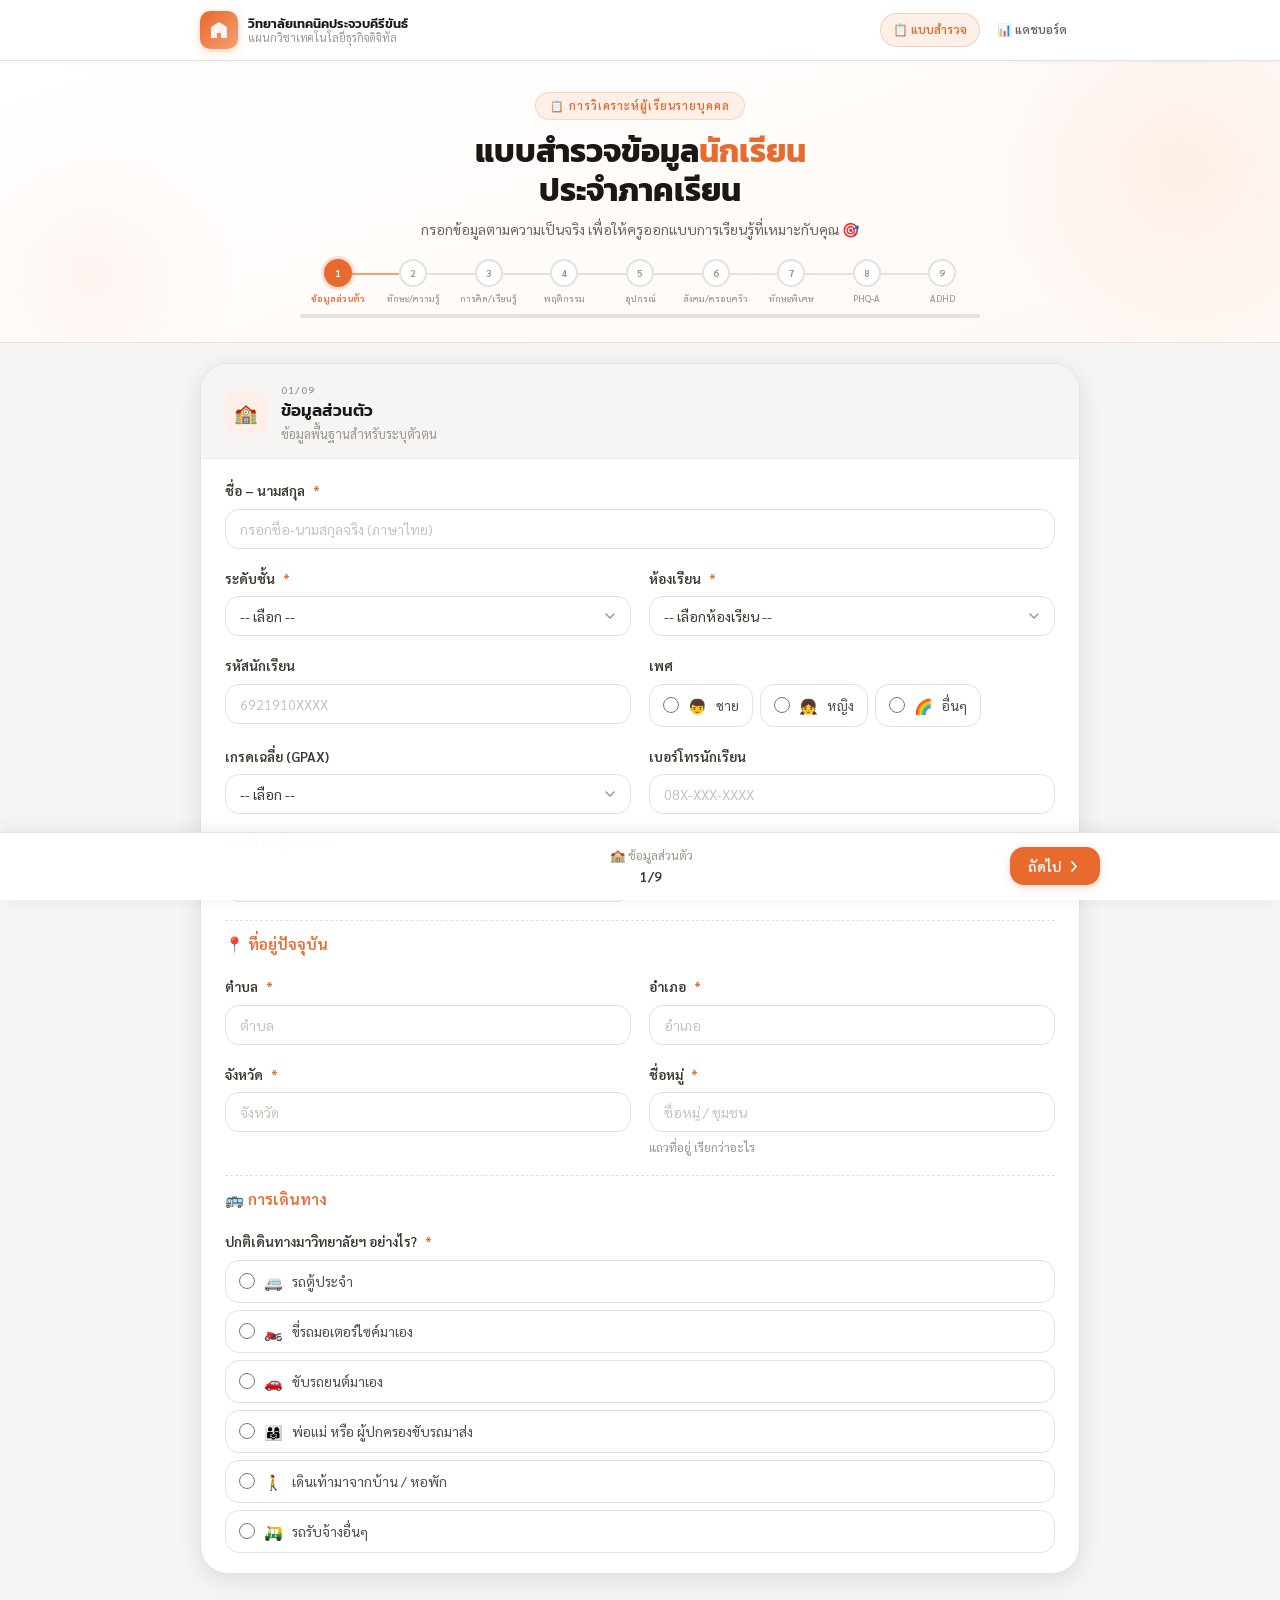
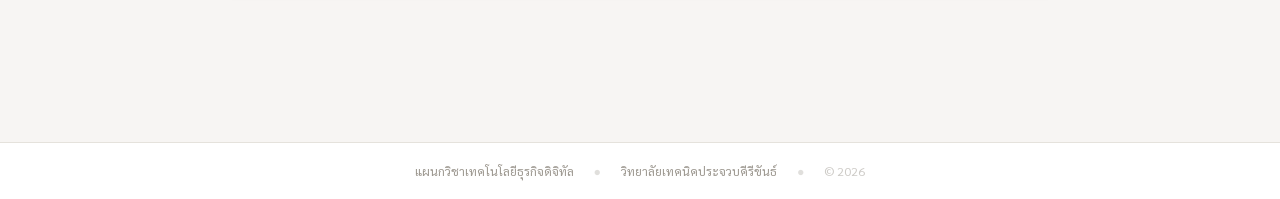
==== commit 6d09b256: "Update index.html" ====
--- a/index.html
+++ b/index.html
@@ -355,7 +355,7 @@
     <button class="btn bp" id="btnNext" onclick="nextS()">ถัดไป <svg width="15" height="15" viewBox="0 0 15 15" fill="none"><path d="M5 3l4 4.5L5 12" stroke="currentColor" stroke-width="1.7" stroke-linecap="round"/></svg></button>
   </div>
 </div>
-<footer class="footer"><span>แผนกวิชาเทคโนโลยีธุรกิจดิจิทัล</span><span style="opacity:.3">●</span><span>วิทยาลัยเทคนิคประจวบคีรีขันธ์</span><span style="opacity:.3">●</span><span style="opacity:.5">v4 — Google Sheets</span></footer>
+<footer class="footer"><span>แผนกวิชาเทคโนโลยีธุรกิจดิจิทัล</span><span style="opacity:.3">●</span><span>วิทยาลัยเทคนิคประจวบคีรีขันธ์</span><span style="opacity:.3">●</span><span style="opacity:.5"> © 2026 </span></footer>
 
 <script>
 // ===== CONFIG =====
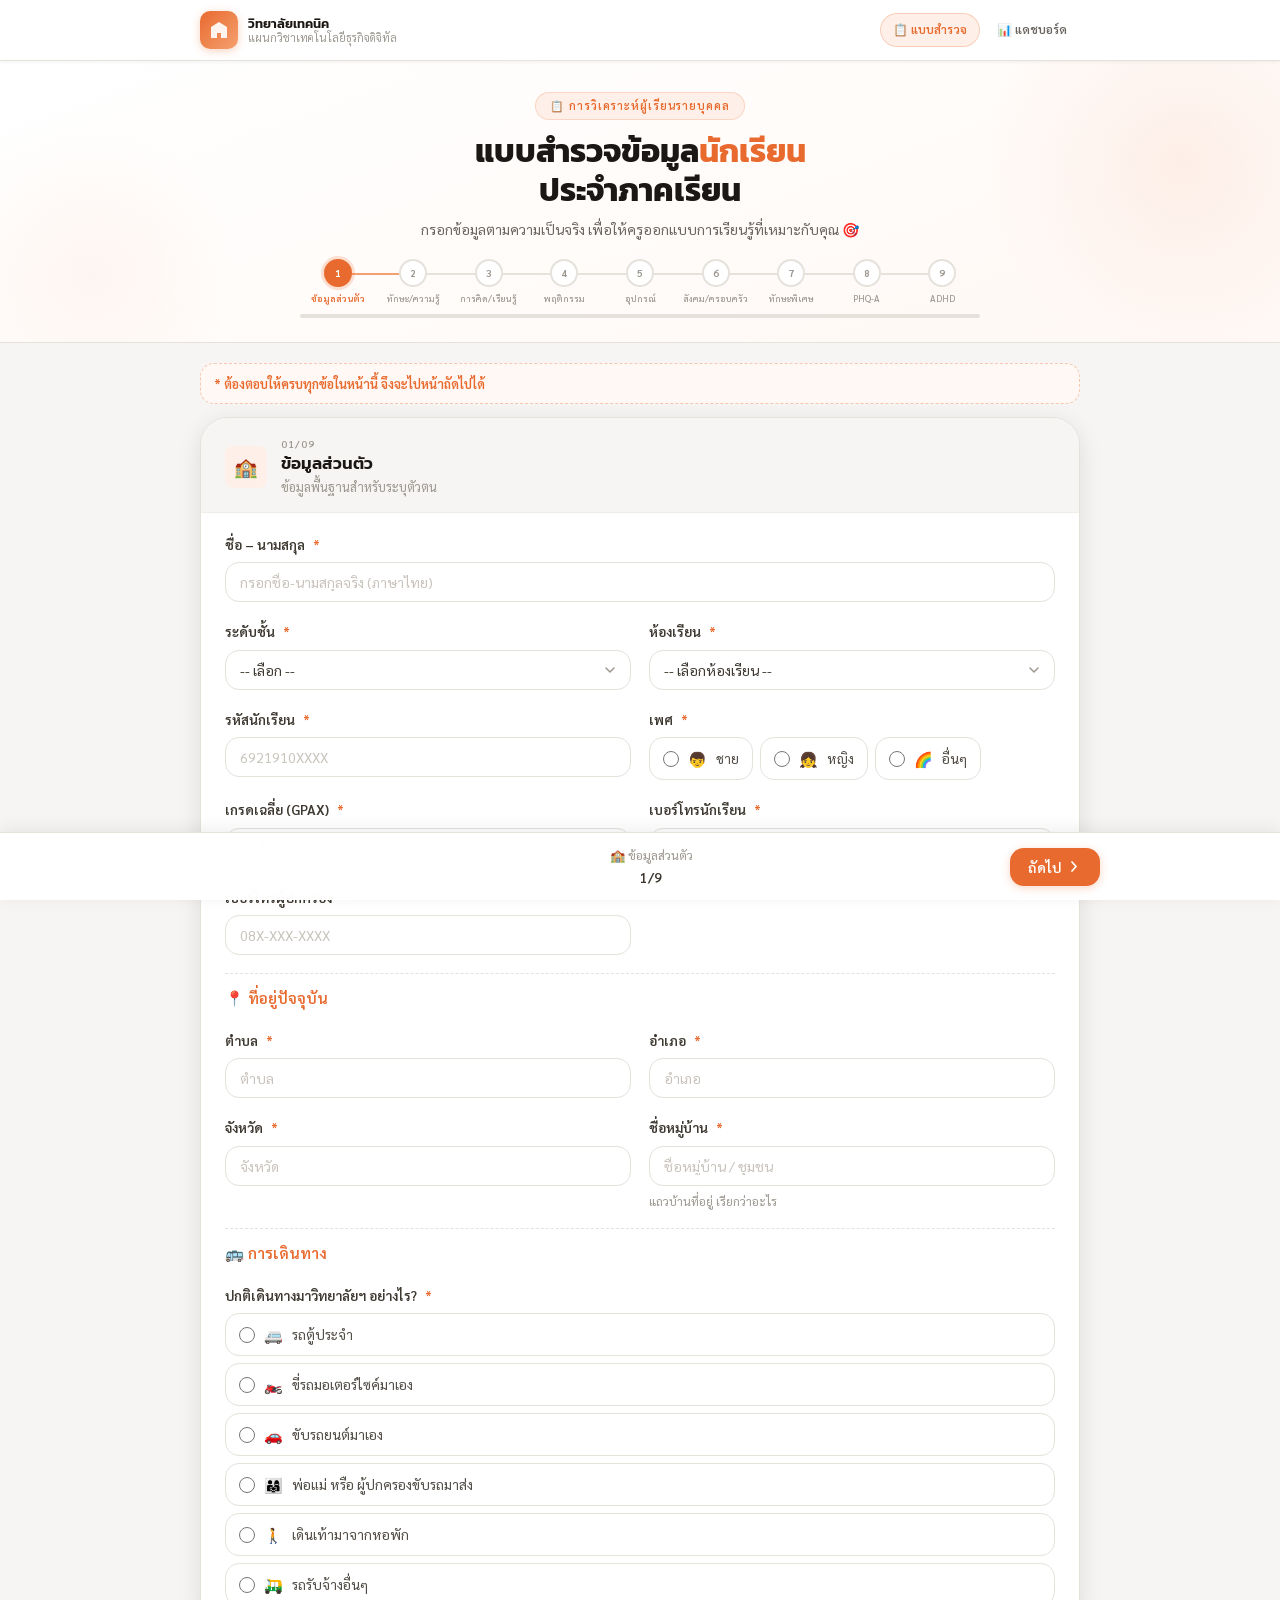
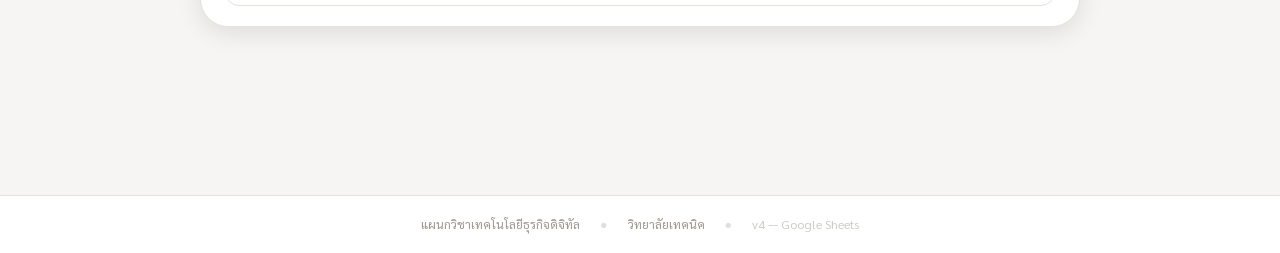
==== commit f56a78b7: "Update index.html" ====
--- a/index.html
+++ b/index.html
@@ -3,7 +3,7 @@
 <head>
 <meta charset="UTF-8">
 <meta name="viewport" content="width=device-width,initial-scale=1.0,maximum-scale=1.0">
-<title>แบบสำรวจผู้เรียน | แผนกวิชาเทคโนโลยีธุรกิจดิจิทัล  วิทยาลัยเทคนิคประจวบคีรีขันธ์</title>
+<title>แบบสำรวจผู้เรียน | แผนกวิชาเทคโนโลยีธุรกิจดิจิทัล วิทยาลัยเทคนิค</title>
 <link rel="preconnect" href="https://fonts.googleapis.com">
 <link href="https://fonts.googleapis.com/css2?family=Sarabun:wght@300;400;500;600;700&family=Kanit:wght@500;600;700&display=swap" rel="stylesheet">
 <style>
@@ -174,6 +174,9 @@
 .cond{display:none;flex-direction:column;gap:9px;padding:12px 13px;border-radius:var(--rm);background:var(--o4);border:1.5px dashed rgba(232,106,46,.35);margin-top:2px}
 .cond.show{display:flex}
 .rc.dis{opacity:.38;pointer-events:none}
+.req-note{font-size:.8rem;font-weight:600;color:var(--o);background:var(--o4);border:1.5px dashed rgba(232,106,46,.35);border-radius:var(--rm);padding:.55rem .8rem;margin:0 0 .8rem}
+@keyframes flashq{0%,60%{box-shadow:0 0 0 3px rgba(217,48,37,.55)}100%{box-shadow:0 0 0 0 rgba(217,48,37,0)}}
+.flash{border-radius:12px;animation:flashq 1.8s ease-out}
 </style>
 </head>
 <body>
@@ -192,7 +195,7 @@
   <div class="hd-i">
     <a class="brand" href="index.html">
       <div class="b-logo"><svg width="22" height="22" viewBox="0 0 22 22" fill="none"><path d="M11 3L3 8v11h6v-5h4v5h6V8L11 3z" fill="white" opacity=".9"/></svg></div>
-      <div class="b-tx"><span class="b-school">วิทยาลัยเทคนิคประจวบคีรีขันธ์</span><span class="b-dept">แผนกวิชาเทคโนโลยีธุรกิจดิจิทัล</span></div>
+      <div class="b-tx"><span class="b-school">วิทยาลัยเทคนิค</span><span class="b-dept">แผนกวิชาเทคโนโลยีธุรกิจดิจิทัล</span></div>
     </a>
     <nav class="hn">
       <a href="index.html" class="np act">📋 แบบสำรวจ</a>
@@ -233,9 +236,9 @@
   <div class="fl"><label class="flb">ตำบล <span class="req">*</span></label><input class="fi" type="text" name="addr_subdistrict" maxlength="60" placeholder="ตำบล" autocomplete="off"></div>
   <div class="fl"><label class="flb">อำเภอ <span class="req">*</span></label><input class="fi" type="text" name="addr_district" maxlength="60" placeholder="อำเภอ" autocomplete="off"></div>
   <div class="fl"><label class="flb">จังหวัด <span class="req">*</span></label><input class="fi" type="text" name="addr_province" maxlength="60" placeholder="จังหวัด" autocomplete="off"></div>
-  <div class="fl"><label class="flb">ชื่อหมู่ <span class="req">*</span></label><input class="fi" type="text" name="addr_village" maxlength="80" placeholder="ชื่อหมู่ / ชุมชน" autocomplete="off"><div class="hint">แถวที่อยู่ เรียกว่าอะไร</div></div>
+  <div class="fl"><label class="flb">ชื่อหมู่บ้าน <span class="req">*</span></label><input class="fi" type="text" name="addr_village" maxlength="80" placeholder="ชื่อหมู่บ้าน / ชุมชน" autocomplete="off"><div class="hint">แถวบ้านที่อยู่ เรียกว่าอะไร</div></div>
   <div class="fl ff sub-h"><div class="flb">🚌 การเดินทาง</div></div>
-  <div class="fl ff"><label class="flb">ปกติเดินทางมาวิทยาลัยฯ อย่างไร? <span class="req">*</span></label><div class="rs"><label class="rc"><input type="radio" name="commute_mode" value="van"><span class="em">🚐</span><span>รถตู้ประจำ</span></label><label class="rc"><input type="radio" name="commute_mode" value="motorcycle"><span class="em">🏍️</span><span>ขี่รถมอเตอร์ไซค์มาเอง</span></label><label class="rc"><input type="radio" name="commute_mode" value="car"><span class="em">🚗</span><span>ขับรถยนต์มาเอง</span></label><label class="rc"><input type="radio" name="commute_mode" value="parent_drop"><span class="em">👨‍👩‍👧</span><span>พ่อแม่ หรือ ผู้ปกครองขับรถมาส่ง</span></label><label class="rc"><input type="radio" name="commute_mode" value="walk_dorm"><span class="em">🚶</span><span>เดินเท้ามาจากบ้าน / หอพัก </span></label><label class="rc"><input type="radio" name="commute_mode" value="other_hire"><span class="em">🛺</span><span>รถรับจ้างอื่นๆ</span></label></div>
+  <div class="fl ff"><label class="flb">ปกติเดินทางมาวิทยาลัยฯ อย่างไร? <span class="req">*</span></label><div class="rs"><label class="rc"><input type="radio" name="commute_mode" value="van"><span class="em">🚐</span><span>รถตู้ประจำ</span></label><label class="rc"><input type="radio" name="commute_mode" value="motorcycle"><span class="em">🏍️</span><span>ขี่รถมอเตอร์ไซค์มาเอง</span></label><label class="rc"><input type="radio" name="commute_mode" value="car"><span class="em">🚗</span><span>ขับรถยนต์มาเอง</span></label><label class="rc"><input type="radio" name="commute_mode" value="parent_drop"><span class="em">👨‍👩‍👧</span><span>พ่อแม่ หรือ ผู้ปกครองขับรถมาส่ง</span></label><label class="rc"><input type="radio" name="commute_mode" value="walk_dorm"><span class="em">🚶</span><span>เดินเท้ามาจากหอพัก</span></label><label class="rc"><input type="radio" name="commute_mode" value="other_hire"><span class="em">🛺</span><span>รถรับจ้างอื่นๆ</span></label></div>
     <div class="cond" id="vanBox">
       <div class="fl"><label class="flb">ราคารถตู้ต่อเดือนเท่าไร (บาท) <span class="req">*</span></label><input class="fi" type="number" name="commute_van_price" min="0" max="30000" step="1" inputmode="numeric" placeholder="พิมพ์ตัวเลข เช่น 1200"></div>
       <div class="fl"><label class="flb">รถตู้สายไหน <span class="req">*</span></label><input class="fi" type="text" name="commute_van_route" maxlength="100" placeholder="พิมพ์ชื่อสาย / เส้นทางรถตู้" autocomplete="off"></div>
@@ -283,7 +286,7 @@
 <div class="fss" data-s="4">
 <div class="fc"><div class="fch"><div class="fci" style="background:#E3F2FD">📱</div><div><div class="fcn">05/09</div><div class="fct">ความพร้อมด้านอุปกรณ์</div></div></div>
 <div class="fcb"><div class="fg">
-  <div class="fl"><label class="flb"><span class="qn">Q4.1</span> คอมพิวเตอร์/แล็ปท็อป</label><div class="rs"><label class="rc"><input type="radio" name="has_computer" value="own"><span class="em">💻</span><span>มีส่วนตัว</span></label><label class="rc"><input type="radio" name="has_computer" value="shared"><span class="em">🤝</span><span>ใช้ร่วมกับคนใน</span></label><label class="rc"><input type="radio" name="has_computer" value="school_only"><span class="em">🏫</span><span>ใช้ที่โรงเรียนเท่านั้น</span></label><label class="rc"><input type="radio" name="has_computer" value="none"><span class="em">❌</span><span>ไม่มีเลย</span></label></div></div>
+  <div class="fl"><label class="flb"><span class="qn">Q4.1</span> คอมพิวเตอร์/แล็ปท็อป</label><div class="rs"><label class="rc"><input type="radio" name="has_computer" value="own"><span class="em">💻</span><span>มีส่วนตัว</span></label><label class="rc"><input type="radio" name="has_computer" value="shared"><span class="em">🤝</span><span>ใช้ร่วมกับคนในบ้าน</span></label><label class="rc"><input type="radio" name="has_computer" value="school_only"><span class="em">🏫</span><span>ใช้ที่โรงเรียนเท่านั้น</span></label><label class="rc"><input type="radio" name="has_computer" value="none"><span class="em">❌</span><span>ไม่มีเลย</span></label></div></div>
   <div class="fl"><label class="flb"><span class="qn">Q4.2</span> อินเทอร์เน็ตที่บ้าน</label><div class="rs"><label class="rc"><input type="radio" name="home_internet" value="fast_wifi"><span class="em">⚡</span><span>WiFi ความเร็วสูง</span></label><label class="rc"><input type="radio" name="home_internet" value="slow_wifi"><span class="em">📶</span><span>WiFi ช้า/ไม่เสถียร</span></label><label class="rc"><input type="radio" name="home_internet" value="mobile_data"><span class="em">📱</span><span>Data มือถือ</span></label><label class="rc"><input type="radio" name="home_internet" value="none"><span class="em">❌</span><span>ไม่มีอินเทอร์เน็ต</span></label></div></div>
   <div class="fl"><label class="flb"><span class="qn">Q4.3</span> สมาร์ทโฟน</label><div class="rs"><label class="rc"><input type="radio" name="smartphone_os" value="android"><span class="em">🤖</span><span>Android</span></label><label class="rc"><input type="radio" name="smartphone_os" value="ios"><span class="em">🍎</span><span>iOS (iPhone)</span></label><label class="rc"><input type="radio" name="smartphone_os" value="none"><span class="em">❌</span><span>ไม่มีสมาร์ทโฟน</span></label></div></div>
   <div class="fl"><label class="flb"><span class="qn">Q4.4</span> ใช้ AI ช่วยเรียน?</label><div class="rs"><label class="rc"><input type="radio" name="uses_ai" value="often"><span class="em">🤖</span><span>ใช้บ่อย (ChatGPT ฯลฯ)</span></label><label class="rc"><input type="radio" name="uses_ai" value="sometimes"><span class="em">💡</span><span>ใช้บ้าง</span></label><label class="rc"><input type="radio" name="uses_ai" value="never"><span class="em">🤷</span><span>ยังไม่เคยใช้</span></label></div></div>
@@ -315,8 +318,8 @@
   <div class="nt info">💡 ครูจะออกแบบกิจกรรมให้เหมาะกับความสามารถของคุณ</div>
   <div class="fg">
     <div class="fl ff"><label class="flb"><span class="qn">Q6.1</span> ทักษะพิเศษด้านดิจิทัล</label><div class="cg"><label class="cc"><input type="checkbox" name="special_skills" value="video_edit"><span class="em">🎬</span><span>ตัดต่อวิดีโอ</span></label><label class="cc"><input type="checkbox" name="special_skills" value="graphic"><span class="em">🎨</span><span>ออกแบบกราฟิก</span></label><label class="cc"><input type="checkbox" name="special_skills" value="photo"><span class="em">📷</span><span>ถ่ายภาพ/วิดีโอ</span></label><label class="cc"><input type="checkbox" name="special_skills" value="code"><span class="em">👨‍💻</span><span>เขียนโค้ด/เว็บ</span></label><label class="cc"><input type="checkbox" name="special_skills" value="ads"><span class="em">📢</span><span>ยิงโฆษณา Ads</span></label><label class="cc"><input type="checkbox" name="special_skills" value="seo"><span class="em">🔍</span><span>SEO/คอนเทนต์</span></label><label class="cc"><input type="checkbox" name="special_skills" value="accounting"><span class="em">📊</span><span>บัญชีดิจิทัล</span></label><label class="cc"><input type="checkbox" name="special_skills" value="none"><span class="em">🌱</span><span>ยังไม่มีทักษะ</span></label></div></div>
-    <div class="fl ff"><label class="flb"><span class="qn">Q6.2</span> Social Media ที่ใช้งานจริง</label><div class="cg"><label class="cc"><input type="checkbox" name="social_platforms" value="tiktok"><span class="em">🎵</span><span>TikTok</span></label><label class="cc"><input type="checkbox" name="social_platforms" value="facebook"><span class="em">📘</span><span>Facebook</span></label><label class="cc"><input type="checkbox" name="social_platforms" value="instagram"><span class="em">📸</span><span>Instagram</span></label><label class="cc"><input type="checkbox" name="social_platforms" value="youtube"><span class="em">▶️</span><span>YouTube</span></label><label class="cc"><input type="checkbox" name="social_platforms" value="x"><span class="em">🐦</span><span>X (Twitter)</span></label><label class="cc"><input type="checkbox" name="social_platforms" value="lineoa"><span class="em">💚</span><span>Line OA</span></label><label class="cc"><input type="checkbox" name="social_platforms" value="shopee"><span class="em">🛒</span><span>Shopee/Lazada</span></label></div></div>
-    <div class="fl ff"><label class="flb"><span class="qn">Q6.3</span> อยากให้ครูรู้อะไรเกี่ยวกับตัวคุณ?</label><textarea class="ft" name="student_note" placeholder="เช่น ความฝัน สิ่งที่กังวล หรือสิ่งที่ต้องการความช่วยเหลือ..."></textarea></div>
+    <div class="fl ff"><label class="flb"><span class="qn">Q6.2</span> Social Media ที่ใช้งานจริง</label><div class="cg"><label class="cc"><input type="checkbox" name="social_platforms" value="tiktok"><span class="em">🎵</span><span>TikTok</span></label><label class="cc"><input type="checkbox" name="social_platforms" value="facebook"><span class="em">📘</span><span>Facebook</span></label><label class="cc"><input type="checkbox" name="social_platforms" value="instagram"><span class="em">📸</span><span>Instagram</span></label><label class="cc"><input type="checkbox" name="social_platforms" value="youtube"><span class="em">▶️</span><span>YouTube</span></label><label class="cc"><input type="checkbox" name="social_platforms" value="x"><span class="em">🐦</span><span>X (Twitter)</span></label><label class="cc"><input type="checkbox" name="social_platforms" value="lineoa"><span class="em">💚</span><span>Line OA</span></label><label class="cc"><input type="checkbox" name="social_platforms" value="shopee"><span class="em">🛒</span><span>Shopee/Lazada</span></label><label class="cc"><input type="checkbox" name="social_platforms" value="none"><span class="em">🚫</span><span>ไม่ได้ใช้โซเชียลมีเดีย</span></label></div></div>
+    <div class="fl ff"><label class="flb"><span class="qn">Q6.3</span> อยากให้ครูรู้อะไรเกี่ยวกับตัวคุณ?</label><textarea class="ft" name="student_note" placeholder="เช่น ความฝัน สิ่งที่กังวล หรือสิ่งที่ต้องการความช่วยเหลือ (ถ้าไม่มี ให้พิมพ์ว่า ไม่มี)"></textarea></div>
   </div>
 </div></div>
 </div>
@@ -355,11 +358,11 @@
     <button class="btn bp" id="btnNext" onclick="nextS()">ถัดไป <svg width="15" height="15" viewBox="0 0 15 15" fill="none"><path d="M5 3l4 4.5L5 12" stroke="currentColor" stroke-width="1.7" stroke-linecap="round"/></svg></button>
   </div>
 </div>
-<footer class="footer"><span>แผนกวิชาเทคโนโลยีธุรกิจดิจิทัล</span><span style="opacity:.3">●</span><span>วิทยาลัยเทคนิคประจวบคีรีขันธ์</span><span style="opacity:.3">●</span><span style="opacity:.5"> © 2026 </span></footer>
+<footer class="footer"><span>แผนกวิชาเทคโนโลยีธุรกิจดิจิทัล</span><span style="opacity:.3">●</span><span>วิทยาลัยเทคนิค</span><span style="opacity:.3">●</span><span style="opacity:.5">v4 — Google Sheets</span></footer>
 
 <script>
 // ===== CONFIG =====
-const SCRIPT_URL='https://script.google.com/macros/s/AKfycbx1fwxmbI3s7bjoIgngeZ22foHjvzTZ2RLL4F6WzlZZrYEkeJusEQlNrFtig52jjHzd/exec';
+const SCRIPT_URL='https://script.google.com/macros/s/AKfycbxJ6-OvzSYqQHQ106gytpkEWihbwa4ClKdu0x2grMD9UOTLjd-4Sb0LADKJx9v-c35_/exec';
 
 // ===== SECTIONS =====
 const SECTIONS=[
@@ -486,7 +489,7 @@
 function syncCommute(){setCond('vanBox',$qv('commute_mode')==='van',['commute_van_price','commute_van_route']);}
 function syncAll(){syncCommute();syncFamily();}
 // คืน {msg,name} ถ้ามีปัญหา, null ถ้าผ่าน
-function stepProblem(i){
+function consistencyProblem(i){
   if(i===0){
     if(!$qt('fullname')||!$q('level').value||!$q('classroom').value)return{msg:'กรุณากรอกชื่อ ระดับชั้น และห้องเรียน',name:!$qt('fullname')?'fullname':!$q('level').value?'level':'classroom'};
     for(const[n,l]of[['addr_subdistrict','ตำบล'],['addr_district','อำเภอ'],['addr_province','จังหวัด'],['addr_village','ชื่อหมู่บ้าน']])if(!$qt(n))return{msg:`กรุณากรอก${l}`,name:n};
@@ -513,7 +516,74 @@
   }
   return null;
 }
-function _focusQ(p){const e=$q(p.name);if(e&&e.scrollIntoView){try{e.scrollIntoView({block:'center'});if(e.focus)e.focus();}catch(_){}}}
+function _focusQ(p){
+  const e=$q(p.name);if(!e)return;
+  const host=e.closest('.phq-q,.adhd-q,.fl')||e;
+  try{host.scrollIntoView({block:'center'});host.classList.remove('flash');void host.offsetWidth;host.classList.add('flash');if(e.focus&&e.type!=='radio'&&e.type!=='checkbox')e.focus();}catch(_){}
+}
+
+// ===== บังคับตอบทุกข้อ (v4.5) =====
+const _clean=s=>String(s||'').replace(/\*/g,'').replace(/\s+/g,' ').trim();
+function _labelOf(el){
+  const host=el.closest('.phq-q,.adhd-q');
+  if(host){const n=host.querySelector('.phq-qn,.adhd-qn'),q=host.querySelector('.phq-qt,.adhd-qt');return _clean((n?n.textContent:'')+' '+(q?q.textContent:''));}
+  const fl=el.closest('.fl'),lab=fl&&fl.querySelector(':scope > label.flb');
+  return _clean(lab?lab.textContent:el.name);
+}
+// ตรวจว่าทุกคำถามในหน้าถูกตอบ (ข้ามช่องเงื่อนไขที่ซ่อนอยู่)
+function completenessProblem(i){
+  const step=document.querySelectorAll('#surveyForm > .fss')[i];if(!step)return null;
+  const seen={};
+  for(const el of step.querySelectorAll('input,select,textarea')){
+    const n=el.name;if(!n||seen[n])continue;
+    const cond=el.closest('.cond');if(cond&&!cond.classList.contains('show'))continue;
+    seen[n]=1;
+    const group=[...step.querySelectorAll(`[name="${n}"]`)];
+    const choice=el.type==='radio'||el.type==='checkbox'||el.tagName==='SELECT';
+    const ok=(el.type==='radio'||el.type==='checkbox')?group.some(g=>g.checked):String(el.value||'').trim()!=='';
+    if(!ok){
+      const lab=_labelOf(el);
+      return{msg:(choice?'กรุณาเลือกคำตอบ: ':(cond&&!cond.querySelector('label.flb')?'กรุณาพิมพ์ระบุ: ':'กรุณากรอก: '))+lab,name:n};
+    }
+  }
+  return null;
+}
+// รูปแบบข้อมูล + ตัวเลือก "ไม่มี" ห้ามเลือกคู่กับข้ออื่น
+function formatProblem(i){
+  if(i===0){
+    if($qt('fullname').length<3)return{msg:'กรุณากรอกชื่อ-นามสกุลให้ครบถ้วน',name:'fullname'};
+    if(!/^\d{6,15}$/.test($qt('student_no')))return{msg:'รหัสนักเรียนต้องเป็นตัวเลข 6–15 หลัก (ไม่ต้องมีช่องว่างหรือขีด)',name:'student_no'};
+    for(const[n,l]of[['phone','เบอร์โทรนักเรียน'],['parent_phone','เบอร์โทรผู้ปกครอง']])
+      if(!/^0\d{8,9}$/.test($qt(n).replace(/[\s-]/g,'')))return{msg:`${l}ไม่ถูกต้อง (ต้องเป็นตัวเลข 9–10 หลัก ขึ้นต้นด้วย 0)`,name:n};
+    for(const[n,l]of[['addr_subdistrict','ตำบล'],['addr_district','อำเภอ'],['addr_province','จังหวัด'],['addr_village','ชื่อหมู่บ้าน']])
+      if($qt(n).length<2)return{msg:`กรุณากรอก${l}ให้ถูกต้อง`,name:n};
+  }
+  if(i===6&&$qt('student_note').length<2)return{msg:'กรุณาพิมพ์ข้อความถึงครู (ถ้าไม่มี ให้พิมพ์ว่า "ไม่มี")',name:'student_note'};
+  const step=document.querySelectorAll('#surveyForm > .fss')[i];
+  for(const n of new Set([...step.querySelectorAll('input[type=checkbox]')].map(e=>e.name))){
+    const on=[...step.querySelectorAll(`input[type=checkbox][name="${n}"]:checked`)].map(e=>e.value);
+    if(on.includes('none')&&on.length>1)return{msg:'เลือก "ไม่มี/ไม่ใช้" ไปพร้อมกับตัวเลือกอื่นไม่ได้: '+_labelOf(step.querySelector(`[name="${n}"]`)),name:n};
+  }
+  return null;
+}
+function stepProblem(i){return completenessProblem(i)||formatProblem(i)||consistencyProblem(i);}
+function markRequired(){
+  document.querySelectorAll('#surveyForm > .fss').forEach(step=>{
+    if(!step.querySelector('.req-note')){
+      const n=document.createElement('div');n.className='req-note';n.textContent='* ต้องตอบให้ครบทุกข้อในหน้านี้ จึงจะไปหน้าถัดไปได้';
+      step.insertBefore(n,step.firstChild);
+    }
+    step.querySelectorAll('.fl > label.flb').forEach(l=>{if(!l.querySelector('.req'))l.insertAdjacentHTML('beforeend',' <span class="req">*</span>');});
+  });
+}
+// ตัวเลือก "ไม่มี/ไม่ใช้" (none) เลือกคู่กับข้ออื่นไม่ได้: เลือก none → ล้างข้ออื่น / เลือกข้ออื่น → ล้าง none
+document.getElementById('surveyForm').addEventListener('change',e=>{
+  const x=e.target;if(!x||x.type!=='checkbox')return;
+  const grp=[...document.querySelectorAll(`#surveyForm input[type=checkbox][name="${x.name}"]`)],none=grp.find(g=>g.value==='none');
+  if(!none||!x.checked)return;
+  if(x===none)grp.forEach(g=>{if(g!==none)g.checked=false;});else none.checked=false;
+});
+markRequired();
 function validateStep(i){const p=stepProblem(i);if(!p)return true;alert(p.msg);_focusQ(p);return false;}
 function cleanConditionals(sd){
   if(sd.commute_mode!=='van'){delete sd.commute_van_price;delete sd.commute_van_route;}
@@ -531,7 +601,7 @@
   const fn=form.querySelector('[name="fullname"]').value.trim();
   const lv=form.querySelector('[name="level"]').value;
   const cl=form.querySelector('[name="classroom"]').value.trim();
-  for(const s of [0,5]){const pr=stepProblem(s);if(pr){cur=s;updateUI();alert(pr.msg);_focusQ(pr);return;}}
+  for(let s=0;s<TOTAL;s++){const pr=stepProblem(s);if(pr){cur=s;updateUI();alert(pr.msg);_focusQ(pr);return;}}
   if(!fn||!lv||!cl){alert('กรุณากรอกชื่อ ระดับชั้น และห้องเรียน');cur=0;updateUI();return;}
 
   showOverlay('กำลังเตรียมข้อมูล...','กรุณารอสักครู่');
@@ -609,6 +679,7 @@
       const r=await resp.json();
       if(r&&r.ok)return r;
       if(r&&r.error==='busy'){lastErr=new Error('ระบบกำลังรับข้อมูลจำนวนมาก');await _sleep(1500*attempt);continue;}
+      if(r&&r.error==='incomplete')throw new Error('ข้อมูลไม่ครบหรือไม่ถูกต้อง — กรุณารีเฟรชหน้านี้แล้วกรอกใหม่ (ฟอร์มอาจเป็นรุ่นเก่า) ข้อที่มีปัญหา: '+((r.missing||[]).join(', ')));
       if(r&&r.error==='invalid')throw new Error('ข้อมูลไม่ครบหรือไม่ถูกต้อง (ตรวจสอบ ชื่อ / ระดับชั้น / ห้อง และการตอบแบบประเมิน)');
       throw new Error('เซิร์ฟเวอร์ปฏิเสธข้อมูล ('+((r&&r.error)||'unknown')+')');
     }catch(e){
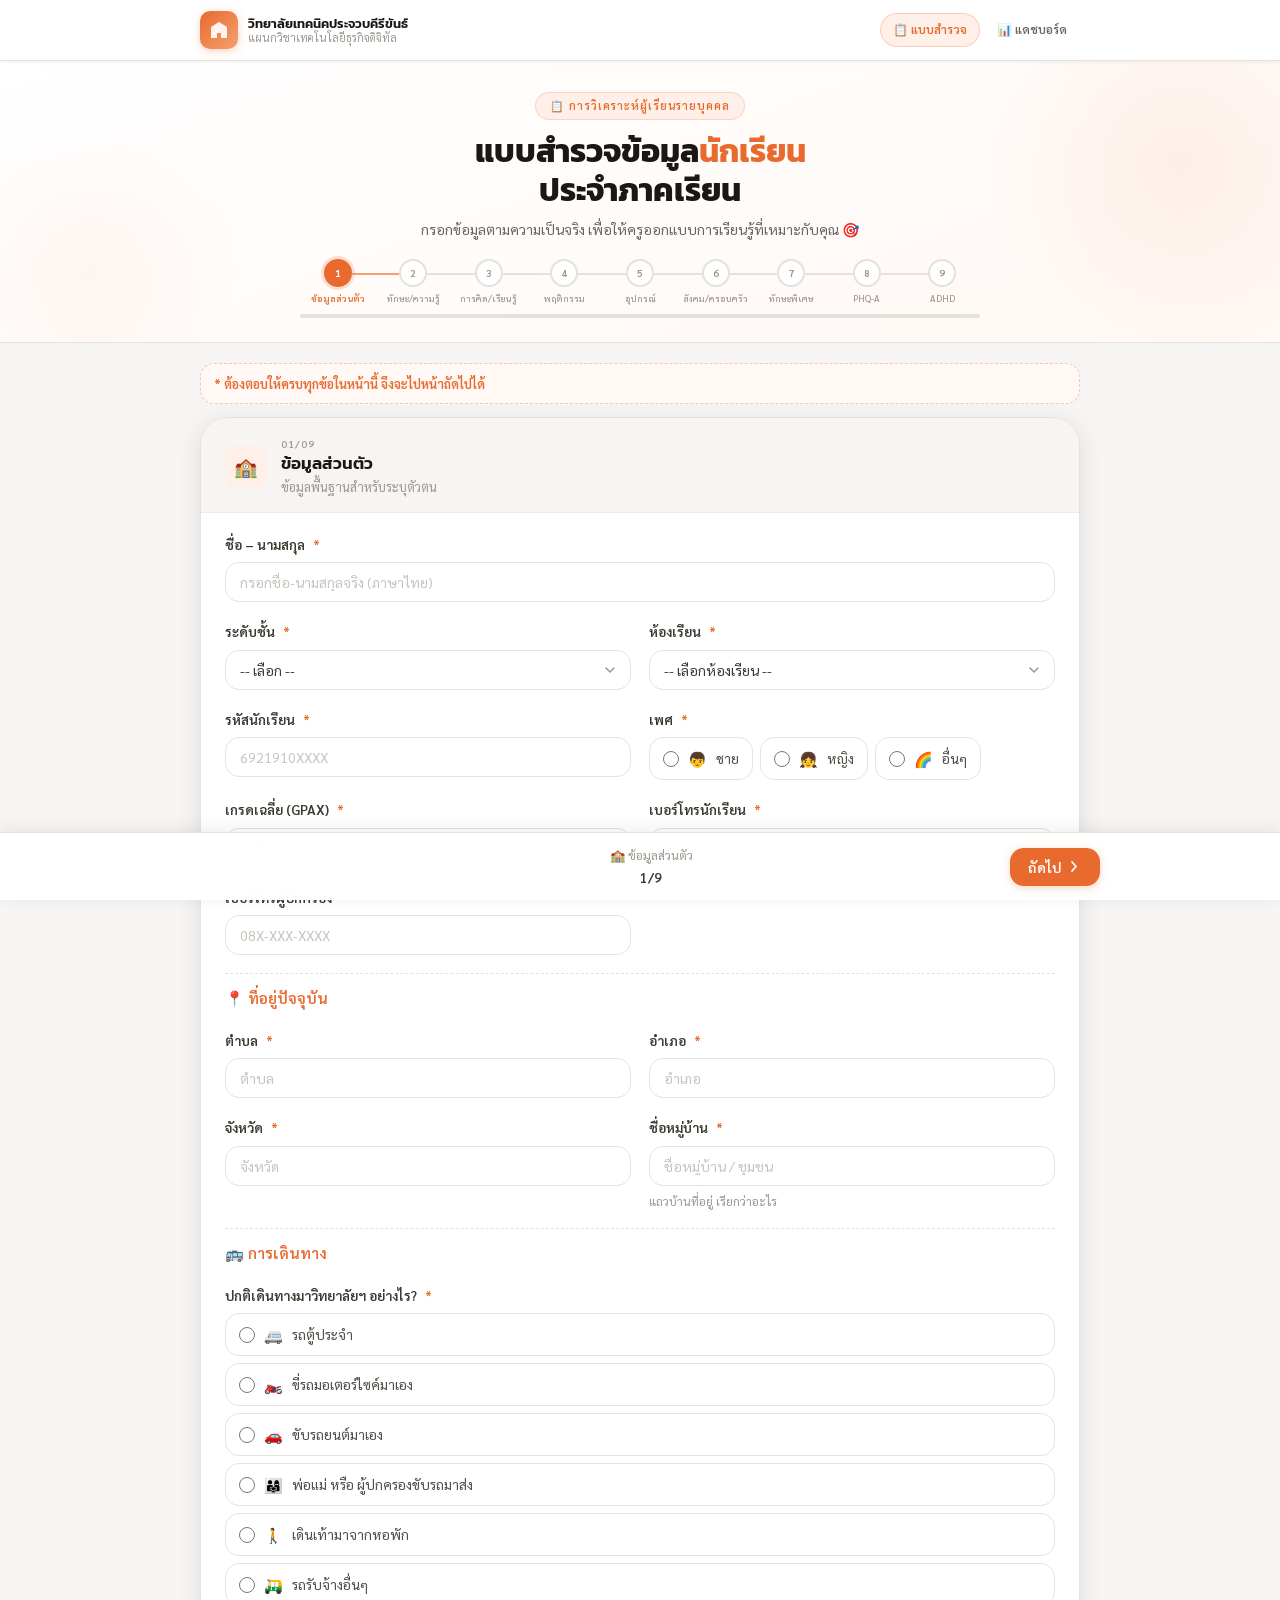
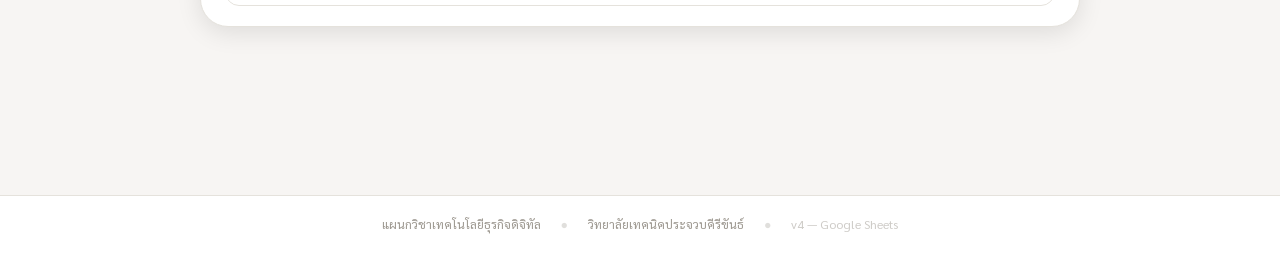
==== commit cf31fa9e: "Update index.html" ====
--- a/index.html
+++ b/index.html
@@ -3,7 +3,7 @@
 <head>
 <meta charset="UTF-8">
 <meta name="viewport" content="width=device-width,initial-scale=1.0,maximum-scale=1.0">
-<title>แบบสำรวจผู้เรียน | แผนกวิชาเทคโนโลยีธุรกิจดิจิทัล วิทยาลัยเทคนิค</title>
+<title>แบบสำรวจผู้เรียน | แผนกวิชาเทคโนโลยีธุรกิจดิจิทัล วิทยาลัยเทคนิคประจวบคีรีขันธ์</title>
 <link rel="preconnect" href="https://fonts.googleapis.com">
 <link href="https://fonts.googleapis.com/css2?family=Sarabun:wght@300;400;500;600;700&family=Kanit:wght@500;600;700&display=swap" rel="stylesheet">
 <style>
@@ -195,7 +195,7 @@
   <div class="hd-i">
     <a class="brand" href="index.html">
       <div class="b-logo"><svg width="22" height="22" viewBox="0 0 22 22" fill="none"><path d="M11 3L3 8v11h6v-5h4v5h6V8L11 3z" fill="white" opacity=".9"/></svg></div>
-      <div class="b-tx"><span class="b-school">วิทยาลัยเทคนิค</span><span class="b-dept">แผนกวิชาเทคโนโลยีธุรกิจดิจิทัล</span></div>
+      <div class="b-tx"><span class="b-school">วิทยาลัยเทคนิคประจวบคีรีขันธ์</span><span class="b-dept">แผนกวิชาเทคโนโลยีธุรกิจดิจิทัล</span></div>
     </a>
     <nav class="hn">
       <a href="index.html" class="np act">📋 แบบสำรวจ</a>
@@ -358,7 +358,7 @@
     <button class="btn bp" id="btnNext" onclick="nextS()">ถัดไป <svg width="15" height="15" viewBox="0 0 15 15" fill="none"><path d="M5 3l4 4.5L5 12" stroke="currentColor" stroke-width="1.7" stroke-linecap="round"/></svg></button>
   </div>
 </div>
-<footer class="footer"><span>แผนกวิชาเทคโนโลยีธุรกิจดิจิทัล</span><span style="opacity:.3">●</span><span>วิทยาลัยเทคนิค</span><span style="opacity:.3">●</span><span style="opacity:.5">v4 — Google Sheets</span></footer>
+<footer class="footer"><span>แผนกวิชาเทคโนโลยีธุรกิจดิจิทัล</span><span style="opacity:.3">●</span><span>วิทยาลัยเทคนิคประจวบคีรีขันธ์</span><span style="opacity:.3">●</span><span style="opacity:.5">v4 — Google Sheets</span></footer>
 
 <script>
 // ===== CONFIG =====
